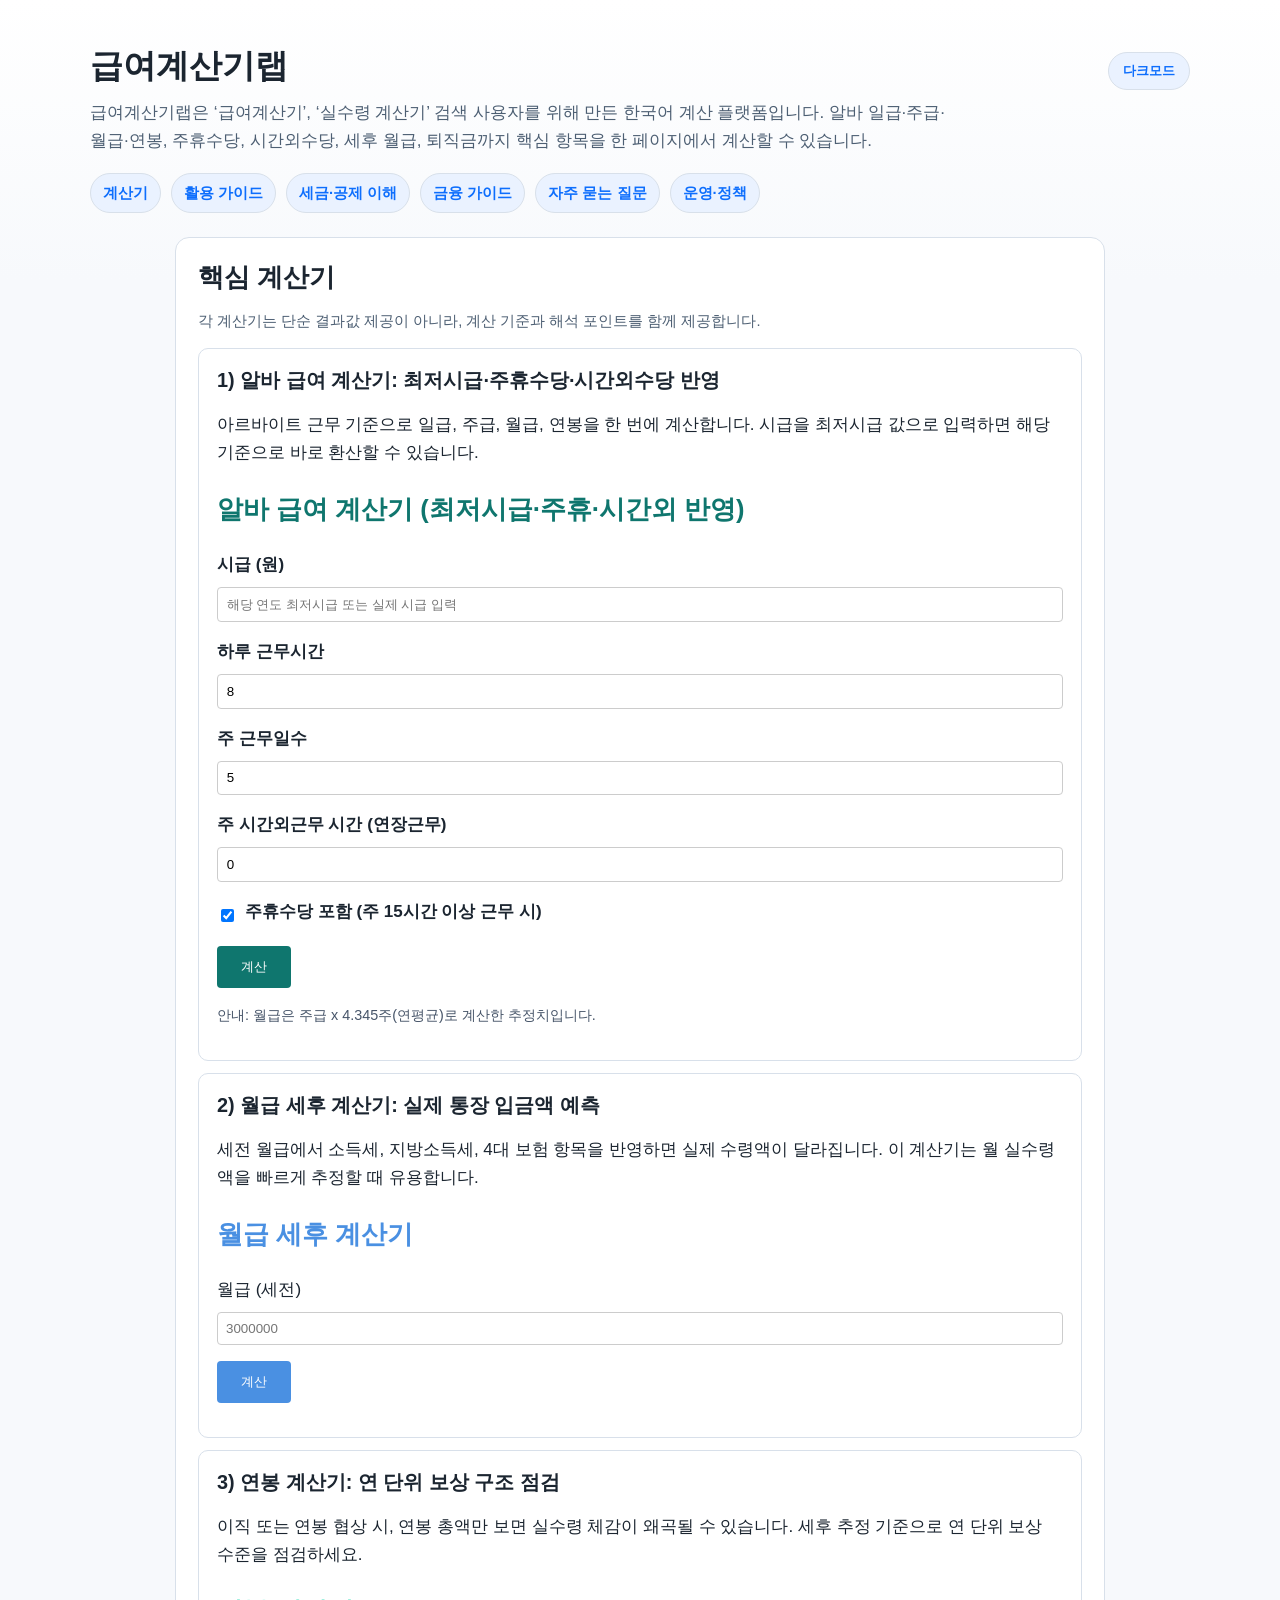
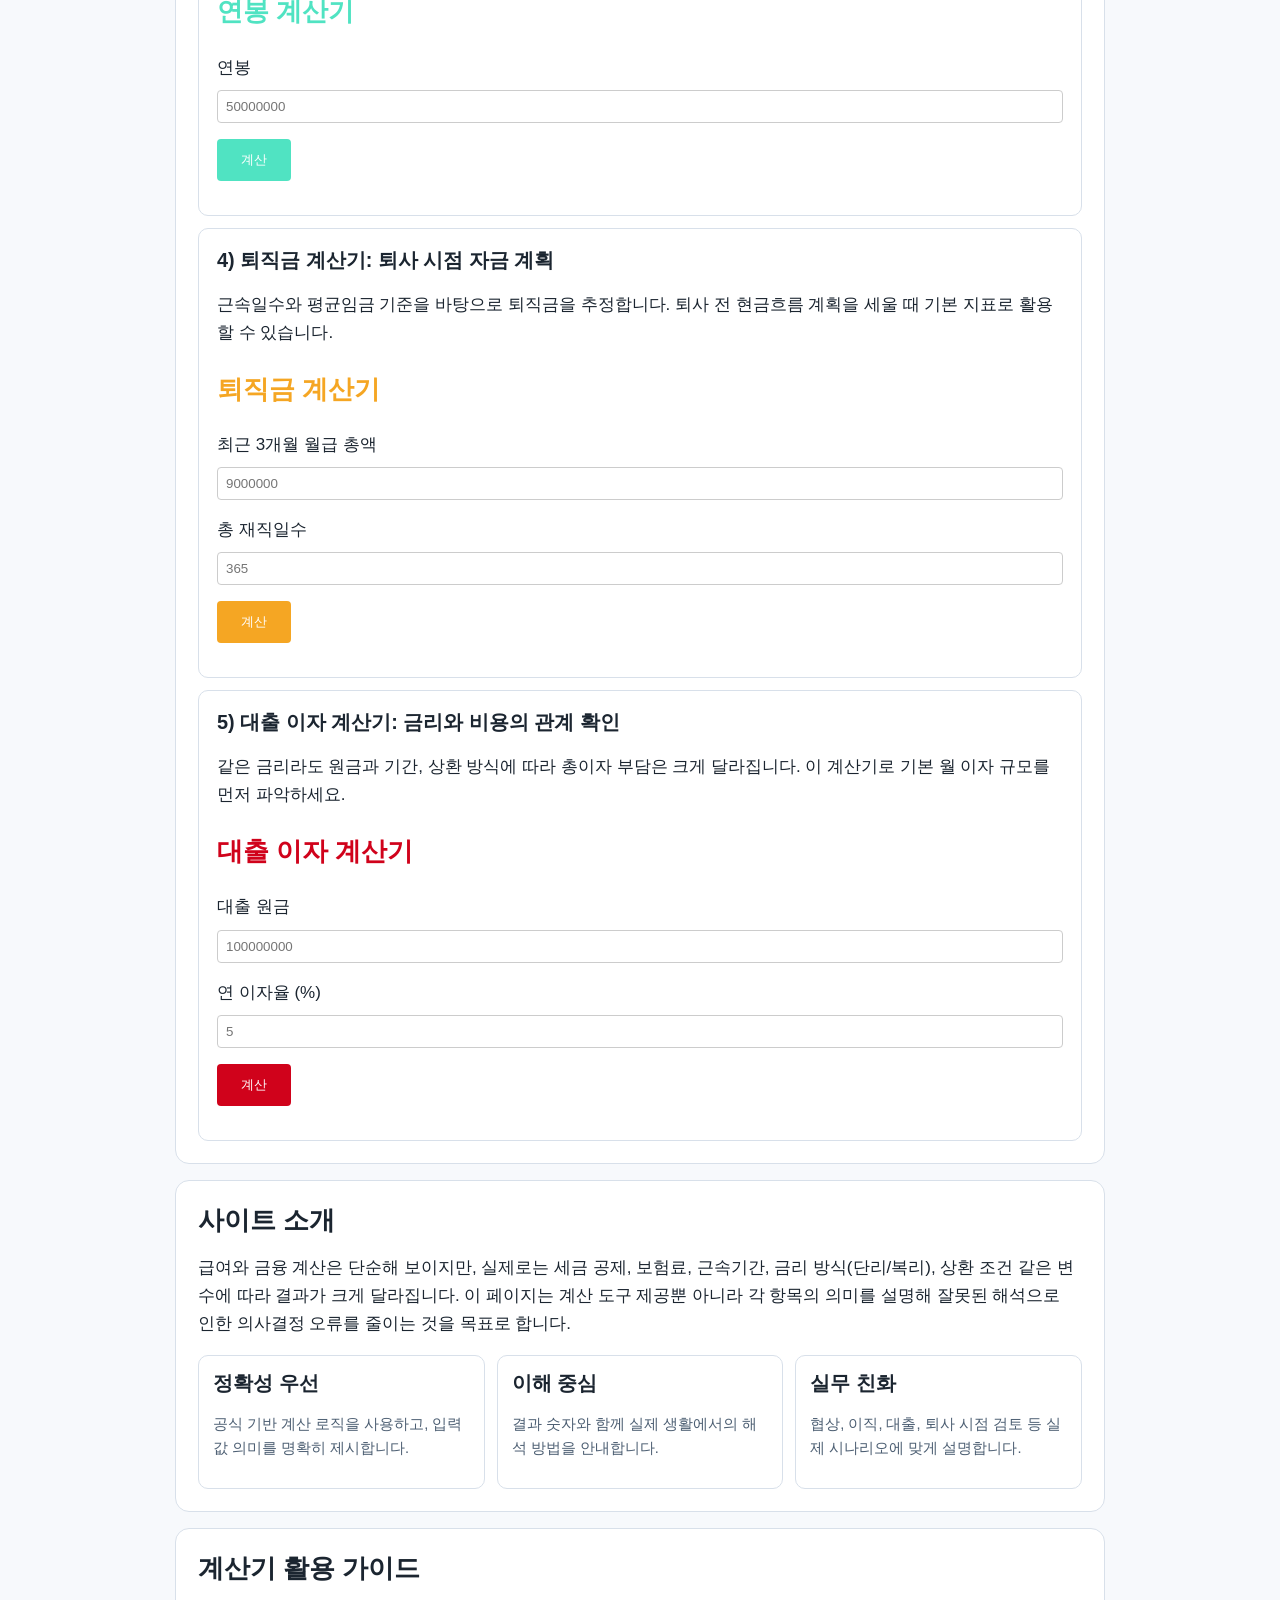
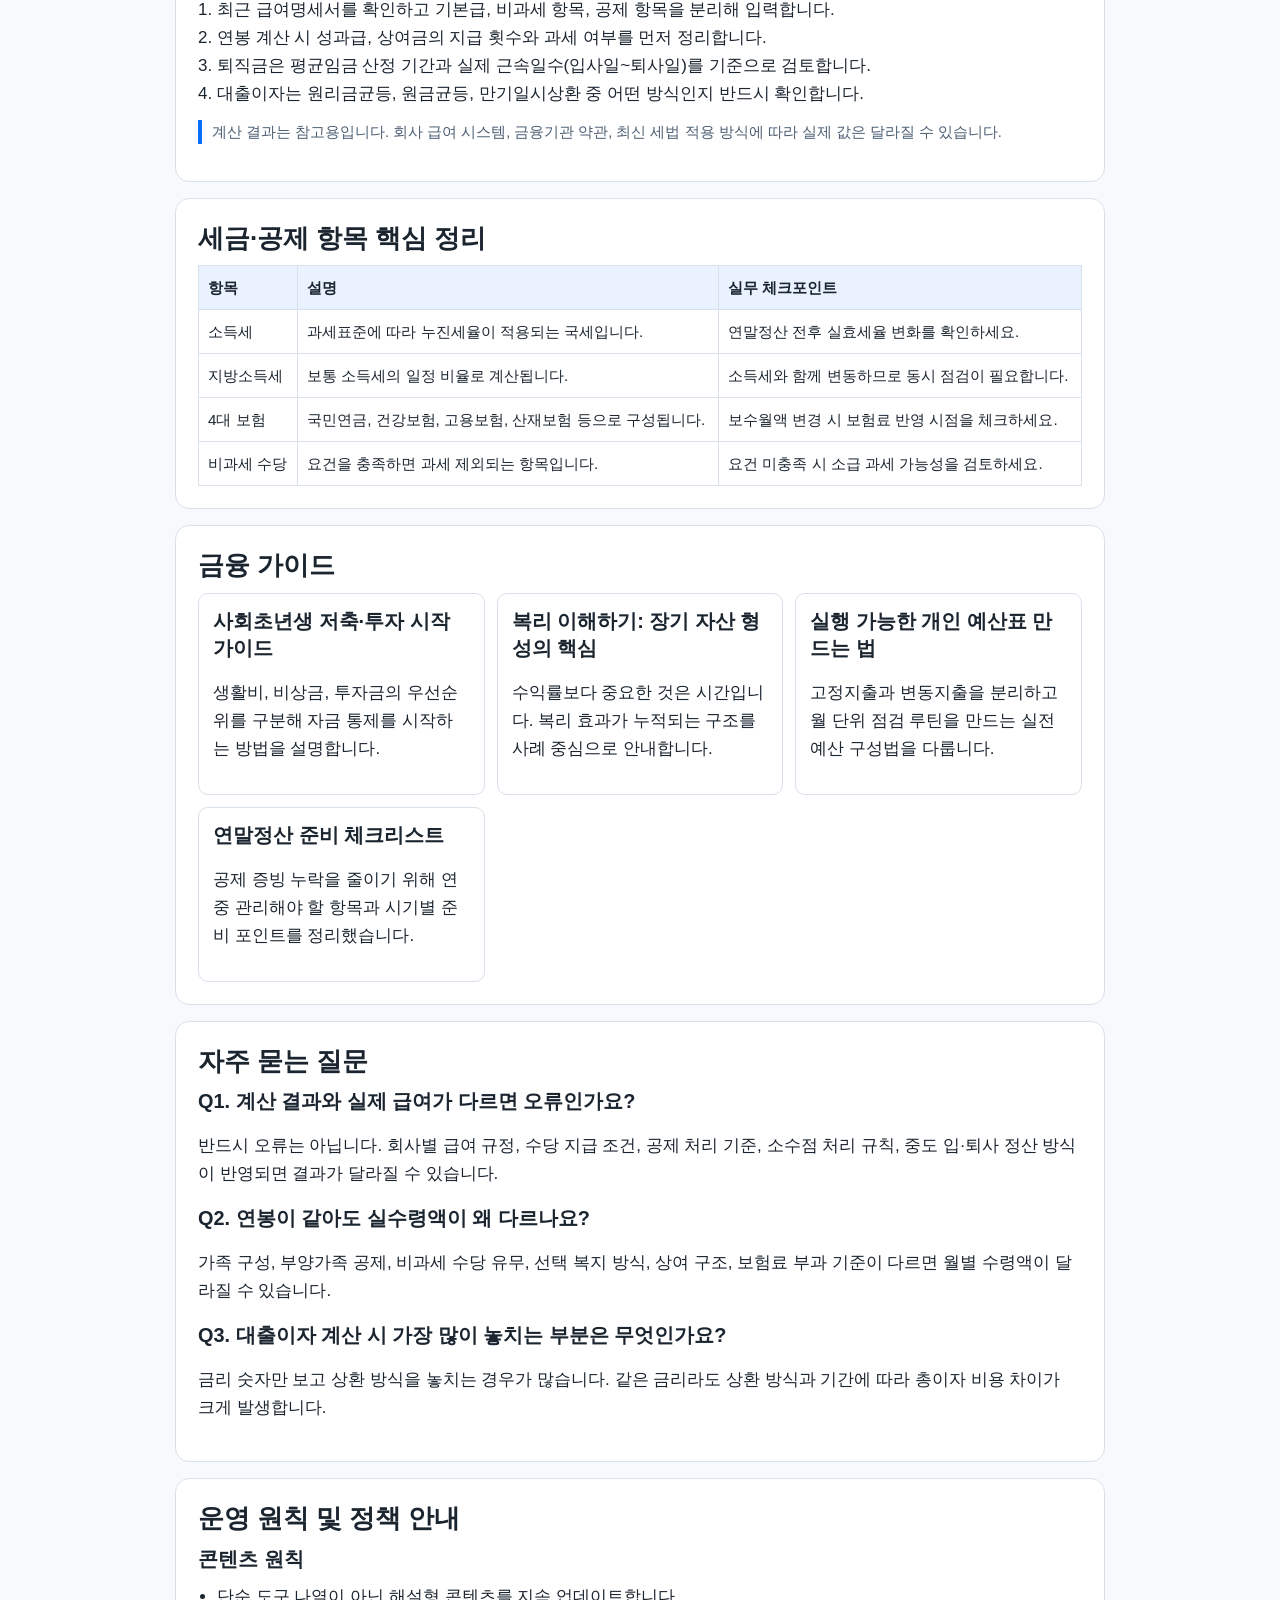
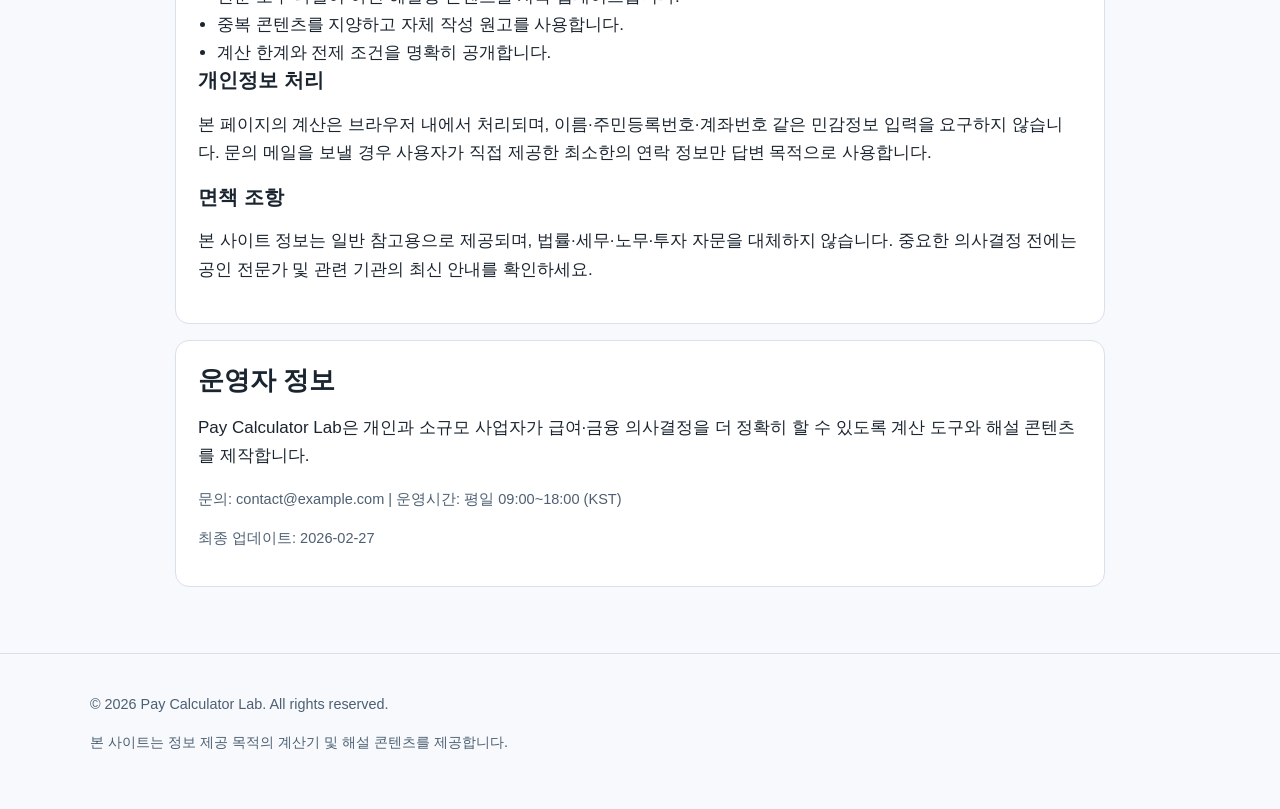
==== index.html @ dbc6dc98 "Add Naver site verification meta tag" ====
<!DOCTYPE html>
<html lang="ko">
<head>
  <meta charset="UTF-8" />
  <meta name="viewport" content="width=device-width, initial-scale=1.0" />
  <title>급여계산기 | 실수령 계산기, 알바 월급·주휴수당·연봉 계산</title>
  <meta name="description" content="급여계산기와 실수령 계산기를 한 번에. 알바 일급·주급·월급·연봉, 주휴수당, 시간외수당, 세후 월급, 퇴직금, 대출이자를 빠르게 계산하는 한국어 급여 계산 사이트." />
  <meta name="keywords" content="급여계산기, 실수령 계산기, 실수령액 계산기, 알바 계산기, 주휴수당 계산기, 시간외수당 계산기, 세후 월급 계산기, 연봉 계산기, 퇴직금 계산기" />
  <meta name="robots" content="index,follow" />
  <meta name="author" content="Pay Calculator Lab" />
  <meta name="google-adsense-account" content="ca-pub-1847702816965718" />
  <meta name="naver-site-verification" content="69924ff9b27ec3f26a621857caa1ad5d34f4e420" />
  <meta property="og:type" content="website" />
  <meta property="og:title" content="급여계산기 | 실수령 계산기" />
  <meta property="og:description" content="알바 급여, 주휴수당, 시간외수당, 실수령액, 연봉, 퇴직금 계산을 한 번에 제공하는 급여계산기 사이트" />
  <meta property="og:locale" content="ko_KR" />
  <meta property="og:url" content="https://tnry0274-boop.github.io/Pay-Calculator/" />
  <link rel="canonical" href="https://tnry0274-boop.github.io/Pay-Calculator/" />
  <link rel="stylesheet" href="style.css" />
  <script async src="https://pagead2.googlesyndication.com/pagead/js/adsbygoogle.js?client=ca-pub-1847702816965718" crossorigin="anonymous"></script>
  <script type="application/ld+json">
    {
      "@context": "https://schema.org",
      "@type": "WebSite",
      "name": "급여계산기랩",
      "url": "https://tnry0274-boop.github.io/Pay-Calculator/",
      "description": "급여계산기와 실수령 계산기를 제공하며 알바 급여, 주휴수당, 시간외수당, 연봉, 퇴직금 계산을 지원하는 한국어 웹사이트"
    }
  </script>
  <script type="application/ld+json">
    {
      "@context": "https://schema.org",
      "@type": "FAQPage",
      "mainEntity": [
        {
          "@type": "Question",
          "name": "실수령 계산기 결과와 실제 급여가 다른 이유는 무엇인가요?",
          "acceptedAnswer": {
            "@type": "Answer",
            "text": "회사별 공제 규정, 비과세 수당, 중도 입퇴사 정산 방식, 소수점 처리 기준 차이로 결과가 달라질 수 있습니다."
          }
        },
        {
          "@type": "Question",
          "name": "알바 주휴수당은 언제 발생하나요?",
          "acceptedAnswer": {
            "@type": "Answer",
            "text": "통상적으로 주 소정근로시간 15시간 이상 근무 등 요건을 충족하면 주휴수당이 발생할 수 있습니다."
          }
        },
        {
          "@type": "Question",
          "name": "월급 계산에서 시간외수당은 어떻게 반영하나요?",
          "acceptedAnswer": {
            "@type": "Answer",
            "text": "사이트의 알바 급여 계산기에서 주 시간외근무 시간을 입력하면 1.5배 가산 기준으로 시간외수당을 계산합니다."
          }
        }
      ]
    }
  </script>
</head>
<body>
  <header class="container">
    <div class="header-top">
      <h1>급여계산기랩</h1>
      <button id="theme-toggle" type="button" aria-label="테마 전환">다크모드</button>
    </div>
    <p class="lead">
      급여계산기랩은 ‘급여계산기’, ‘실수령 계산기’ 검색 사용자를 위해 만든 한국어 계산 플랫폼입니다.
      알바 일급·주급·월급·연봉, 주휴수당, 시간외수당, 세후 월급, 퇴직금까지 핵심 항목을 한 페이지에서 계산할 수 있습니다.
    </p>
    <nav aria-label="바로가기">
      <a href="#calculators">계산기</a>
      <a href="#guide">활용 가이드</a>
      <a href="#tax">세금·공제 이해</a>
      <a href="#financial-guides">금융 가이드</a>
      <a href="#faq">자주 묻는 질문</a>
      <a href="#policy">운영·정책</a>
    </nav>
  </header>

  <main class="container">
    <section id="calculators">
      <h2>핵심 계산기</h2>
      <p class="small">각 계산기는 단순 결과값 제공이 아니라, 계산 기준과 해석 포인트를 함께 제공합니다.</p>

      <article class="calc-article">
        <h3>1) 알바 급여 계산기: 최저시급·주휴수당·시간외수당 반영</h3>
        <p>
          아르바이트 근무 기준으로 일급, 주급, 월급, 연봉을 한 번에 계산합니다.
          시급을 최저시급 값으로 입력하면 해당 기준으로 바로 환산할 수 있습니다.
        </p>
        <part-time-pay-calculator></part-time-pay-calculator>
      </article>

      <article class="calc-article">
        <h3>2) 월급 세후 계산기: 실제 통장 입금액 예측</h3>
        <p>
          세전 월급에서 소득세, 지방소득세, 4대 보험 항목을 반영하면 실제 수령액이 달라집니다.
          이 계산기는 월 실수령액을 빠르게 추정할 때 유용합니다.
        </p>
        <after-tax-calculator></after-tax-calculator>
      </article>

      <article class="calc-article">
        <h3>3) 연봉 계산기: 연 단위 보상 구조 점검</h3>
        <p>
          이직 또는 연봉 협상 시, 연봉 총액만 보면 실수령 체감이 왜곡될 수 있습니다.
          세후 추정 기준으로 연 단위 보상 수준을 점검하세요.
        </p>
        <annual-salary-calculator></annual-salary-calculator>
      </article>

      <article class="calc-article">
        <h3>4) 퇴직금 계산기: 퇴사 시점 자금 계획</h3>
        <p>
          근속일수와 평균임금 기준을 바탕으로 퇴직금을 추정합니다.
          퇴사 전 현금흐름 계획을 세울 때 기본 지표로 활용할 수 있습니다.
        </p>
        <severance-pay-calculator></severance-pay-calculator>
      </article>

      <article class="calc-article">
        <h3>5) 대출 이자 계산기: 금리와 비용의 관계 확인</h3>
        <p>
          같은 금리라도 원금과 기간, 상환 방식에 따라 총이자 부담은 크게 달라집니다.
          이 계산기로 기본 월 이자 규모를 먼저 파악하세요.
        </p>
        <loan-interest-calculator></loan-interest-calculator>
      </article>
    </section>

    <section id="intro">
      <h2>사이트 소개</h2>
      <p>
        급여와 금융 계산은 단순해 보이지만, 실제로는 세금 공제, 보험료, 근속기간, 금리 방식(단리/복리),
        상환 조건 같은 변수에 따라 결과가 크게 달라집니다. 이 페이지는 계산 도구 제공뿐 아니라
        각 항목의 의미를 설명해 잘못된 해석으로 인한 의사결정 오류를 줄이는 것을 목표로 합니다.
      </p>
      <div class="grid">
        <article class="card">
          <h3>정확성 우선</h3>
          <p class="small">공식 기반 계산 로직을 사용하고, 입력값 의미를 명확히 제시합니다.</p>
        </article>
        <article class="card">
          <h3>이해 중심</h3>
          <p class="small">결과 숫자와 함께 실제 생활에서의 해석 방법을 안내합니다.</p>
        </article>
        <article class="card">
          <h3>실무 친화</h3>
          <p class="small">협상, 이직, 대출, 퇴사 시점 검토 등 실제 시나리오에 맞게 설명합니다.</p>
        </article>
      </div>
    </section>

    <section id="guide">
      <h2>계산기 활용 가이드</h2>
      <ol>
        <li>최근 급여명세서를 확인하고 기본급, 비과세 항목, 공제 항목을 분리해 입력합니다.</li>
        <li>연봉 계산 시 성과급, 상여금의 지급 횟수와 과세 여부를 먼저 정리합니다.</li>
        <li>퇴직금은 평균임금 산정 기간과 실제 근속일수(입사일~퇴사일)를 기준으로 검토합니다.</li>
        <li>대출이자는 원리금균등, 원금균등, 만기일시상환 중 어떤 방식인지 반드시 확인합니다.</li>
      </ol>
      <p class="highlight small">
        계산 결과는 참고용입니다. 회사 급여 시스템, 금융기관 약관, 최신 세법 적용 방식에 따라 실제 값은 달라질 수 있습니다.
      </p>
    </section>

    <section id="tax">
      <h2>세금·공제 항목 핵심 정리</h2>
      <table>
        <thead>
          <tr>
            <th>항목</th>
            <th>설명</th>
            <th>실무 체크포인트</th>
          </tr>
        </thead>
        <tbody>
          <tr>
            <td>소득세</td>
            <td>과세표준에 따라 누진세율이 적용되는 국세입니다.</td>
            <td>연말정산 전후 실효세율 변화를 확인하세요.</td>
          </tr>
          <tr>
            <td>지방소득세</td>
            <td>보통 소득세의 일정 비율로 계산됩니다.</td>
            <td>소득세와 함께 변동하므로 동시 점검이 필요합니다.</td>
          </tr>
          <tr>
            <td>4대 보험</td>
            <td>국민연금, 건강보험, 고용보험, 산재보험 등으로 구성됩니다.</td>
            <td>보수월액 변경 시 보험료 반영 시점을 체크하세요.</td>
          </tr>
          <tr>
            <td>비과세 수당</td>
            <td>요건을 충족하면 과세 제외되는 항목입니다.</td>
            <td>요건 미충족 시 소급 과세 가능성을 검토하세요.</td>
          </tr>
        </tbody>
      </table>
    </section>

    <section id="financial-guides">
      <h2>금융 가이드</h2>
      <div class="grid">
        <article class="card">
          <h3>사회초년생 저축·투자 시작 가이드</h3>
          <p>
            생활비, 비상금, 투자금의 우선순위를 구분해 자금 통제를 시작하는 방법을 설명합니다.
          </p>
        </article>
        <article class="card">
          <h3>복리 이해하기: 장기 자산 형성의 핵심</h3>
          <p>
            수익률보다 중요한 것은 시간입니다. 복리 효과가 누적되는 구조를 사례 중심으로 안내합니다.
          </p>
        </article>
        <article class="card">
          <h3>실행 가능한 개인 예산표 만드는 법</h3>
          <p>
            고정지출과 변동지출을 분리하고 월 단위 점검 루틴을 만드는 실전 예산 구성법을 다룹니다.
          </p>
        </article>
        <article class="card">
          <h3>연말정산 준비 체크리스트</h3>
          <p>
            공제 증빙 누락을 줄이기 위해 연중 관리해야 할 항목과 시기별 준비 포인트를 정리했습니다.
          </p>
        </article>
      </div>
    </section>

    <section id="faq">
      <h2>자주 묻는 질문</h2>
      <h3>Q1. 계산 결과와 실제 급여가 다르면 오류인가요?</h3>
      <p>
        반드시 오류는 아닙니다. 회사별 급여 규정, 수당 지급 조건, 공제 처리 기준, 소수점 처리 규칙,
        중도 입·퇴사 정산 방식이 반영되면 결과가 달라질 수 있습니다.
      </p>

      <h3>Q2. 연봉이 같아도 실수령액이 왜 다르나요?</h3>
      <p>
        가족 구성, 부양가족 공제, 비과세 수당 유무, 선택 복지 방식, 상여 구조, 보험료 부과 기준이 다르면
        월별 수령액이 달라질 수 있습니다.
      </p>

      <h3>Q3. 대출이자 계산 시 가장 많이 놓치는 부분은 무엇인가요?</h3>
      <p>
        금리 숫자만 보고 상환 방식을 놓치는 경우가 많습니다. 같은 금리라도 상환 방식과 기간에 따라
        총이자 비용 차이가 크게 발생합니다.
      </p>
    </section>

    <section id="policy">
      <h2>운영 원칙 및 정책 안내</h2>
      <h3>콘텐츠 원칙</h3>
      <ul>
        <li>단순 도구 나열이 아닌 해설형 콘텐츠를 지속 업데이트합니다.</li>
        <li>중복 콘텐츠를 지양하고 자체 작성 원고를 사용합니다.</li>
        <li>계산 한계와 전제 조건을 명확히 공개합니다.</li>
      </ul>

      <h3>개인정보 처리</h3>
      <p>
        본 페이지의 계산은 브라우저 내에서 처리되며, 이름·주민등록번호·계좌번호 같은 민감정보 입력을 요구하지 않습니다.
        문의 메일을 보낼 경우 사용자가 직접 제공한 최소한의 연락 정보만 답변 목적으로 사용합니다.
      </p>

      <h3>면책 조항</h3>
      <p>
        본 사이트 정보는 일반 참고용으로 제공되며, 법률·세무·노무·투자 자문을 대체하지 않습니다.
        중요한 의사결정 전에는 공인 전문가 및 관련 기관의 최신 안내를 확인하세요.
      </p>
    </section>

    <section id="about">
      <h2>운영자 정보</h2>
      <p>
        Pay Calculator Lab은 개인과 소규모 사업자가 급여·금융 의사결정을 더 정확히 할 수 있도록
        계산 도구와 해설 콘텐츠를 제작합니다.
      </p>
      <p class="small">문의: contact@example.com | 운영시간: 평일 09:00~18:00 (KST)</p>
      <p class="small">최종 업데이트: 2026-02-27</p>
    </section>
  </main>

  <footer>
    <div class="container">
      <p>© 2026 Pay Calculator Lab. All rights reserved.</p>
      <p>본 사이트는 정보 제공 목적의 계산기 및 해설 콘텐츠를 제공합니다.</p>
    </div>
  </footer>

  <script src="main.js" type="module"></script>
  <script>
    (function () {
      const root = document.documentElement;
      const button = document.getElementById("theme-toggle");
      const saved = localStorage.getItem("theme");
      const preferredDark = window.matchMedia("(prefers-color-scheme: dark)").matches;
      const initial = saved || (preferredDark ? "dark" : "light");

      function applyTheme(theme) {
        root.setAttribute("data-theme", theme);
        button.textContent = theme === "dark" ? "화이트모드" : "다크모드";
      }

      applyTheme(initial);

      button.addEventListener("click", function () {
        const next = root.getAttribute("data-theme") === "dark" ? "light" : "dark";
        localStorage.setItem("theme", next);
        applyTheme(next);
      });
    })();
  </script>
</body>
</html>
---- style.css ----
:root {
  color-scheme: light;
  --bg: #f7f9fc;
  --header-bg: #ffffff;
  --card: #ffffff;
  --text: #1b2530;
  --muted: #4d5f73;
  --line: #d8e0ea;
  --accent: #0d6efd;
  --accent-soft: #eaf2ff;
}

:root[data-theme="dark"] {
  color-scheme: dark;
  --bg: #111827;
  --header-bg: #0f172a;
  --card: #1f2937;
  --text: #e5e7eb;
  --muted: #94a3b8;
  --line: #334155;
  --accent: #60a5fa;
  --accent-soft: #1e293b;
}

* {
  box-sizing: border-box;
}

body {
  margin: 0;
  font-family: "Noto Sans KR", "Apple SD Gothic Neo", sans-serif;
  color: var(--text);
  background: linear-gradient(180deg, var(--header-bg) 0%, var(--bg) 280px);
  line-height: 1.65;
  font-size: 17px;
}

.container {
  width: min(1100px, 92%);
  margin: 0 auto;
}

header {
  padding: 44px 0 24px;
}

.header-top {
  display: flex;
  justify-content: space-between;
  align-items: center;
  gap: 14px;
}

h1,
h2,
h3 {
  line-height: 1.35;
  margin: 0 0 10px;
}

h1 {
  font-size: clamp(1.7rem, 2.6vw, 2.5rem);
}

h2 {
  font-size: clamp(1.25rem, 2vw, 1.7rem);
}

.lead {
  color: var(--muted);
  max-width: 860px;
  margin: 0;
}

#theme-toggle {
  background: var(--accent-soft);
  color: var(--accent);
  border: 1px solid var(--line);
  border-radius: 999px;
  font-weight: 700;
  padding: 9px 14px;
  cursor: pointer;
}

nav {
  margin-top: 18px;
  display: flex;
  flex-wrap: wrap;
  gap: 10px;
}

nav a {
  text-decoration: none;
  color: var(--accent);
  border: 1px solid var(--line);
  background: var(--accent-soft);
  padding: 7px 12px;
  border-radius: 999px;
  font-weight: 600;
  font-size: 0.92rem;
}

main {
  padding-bottom: 50px;
  max-width: 930px;
}

section {
  background: var(--card);
  border: 1px solid var(--line);
  border-radius: 14px;
  padding: 22px;
  margin-bottom: 16px;
}

.grid {
  display: grid;
  grid-template-columns: repeat(auto-fit, minmax(240px, 1fr));
  gap: 12px;
}

.card {
  border: 1px solid var(--line);
  border-radius: 10px;
  padding: 14px;
  background: var(--card);
}

.calc-article {
  border: 1px solid var(--line);
  border-radius: 10px;
  padding: 18px;
  margin-top: 12px;
  background: var(--card);
}

ul,
ol {
  margin: 10px 0 0;
  padding-left: 19px;
}

table {
  width: 100%;
  border-collapse: collapse;
  margin-top: 10px;
  font-size: 0.95rem;
}

th,
td {
  border: 1px solid var(--line);
  padding: 9px;
  text-align: left;
  vertical-align: top;
}

th {
  background: var(--accent-soft);
}

.small {
  color: var(--muted);
  font-size: 0.91rem;
}

.highlight {
  border-left: 4px solid var(--accent);
  padding-left: 10px;
  margin-top: 12px;
}

footer {
  border-top: 1px solid var(--line);
  padding: 24px 0 40px;
  color: var(--muted);
  font-size: 0.9rem;
}

after-tax-calculator,
part-time-pay-calculator,
annual-salary-calculator,
severance-pay-calculator,
loan-interest-calculator {
  display: block;
  margin-top: 10px;
}

@media (max-width: 700px) {
  body {
    background: var(--bg);
    font-size: 16px;
  }

  header {
    padding-top: 30px;
  }

  .header-top {
    flex-direction: column;
    align-items: flex-start;
  }

  section {
    padding: 16px;
  }
}
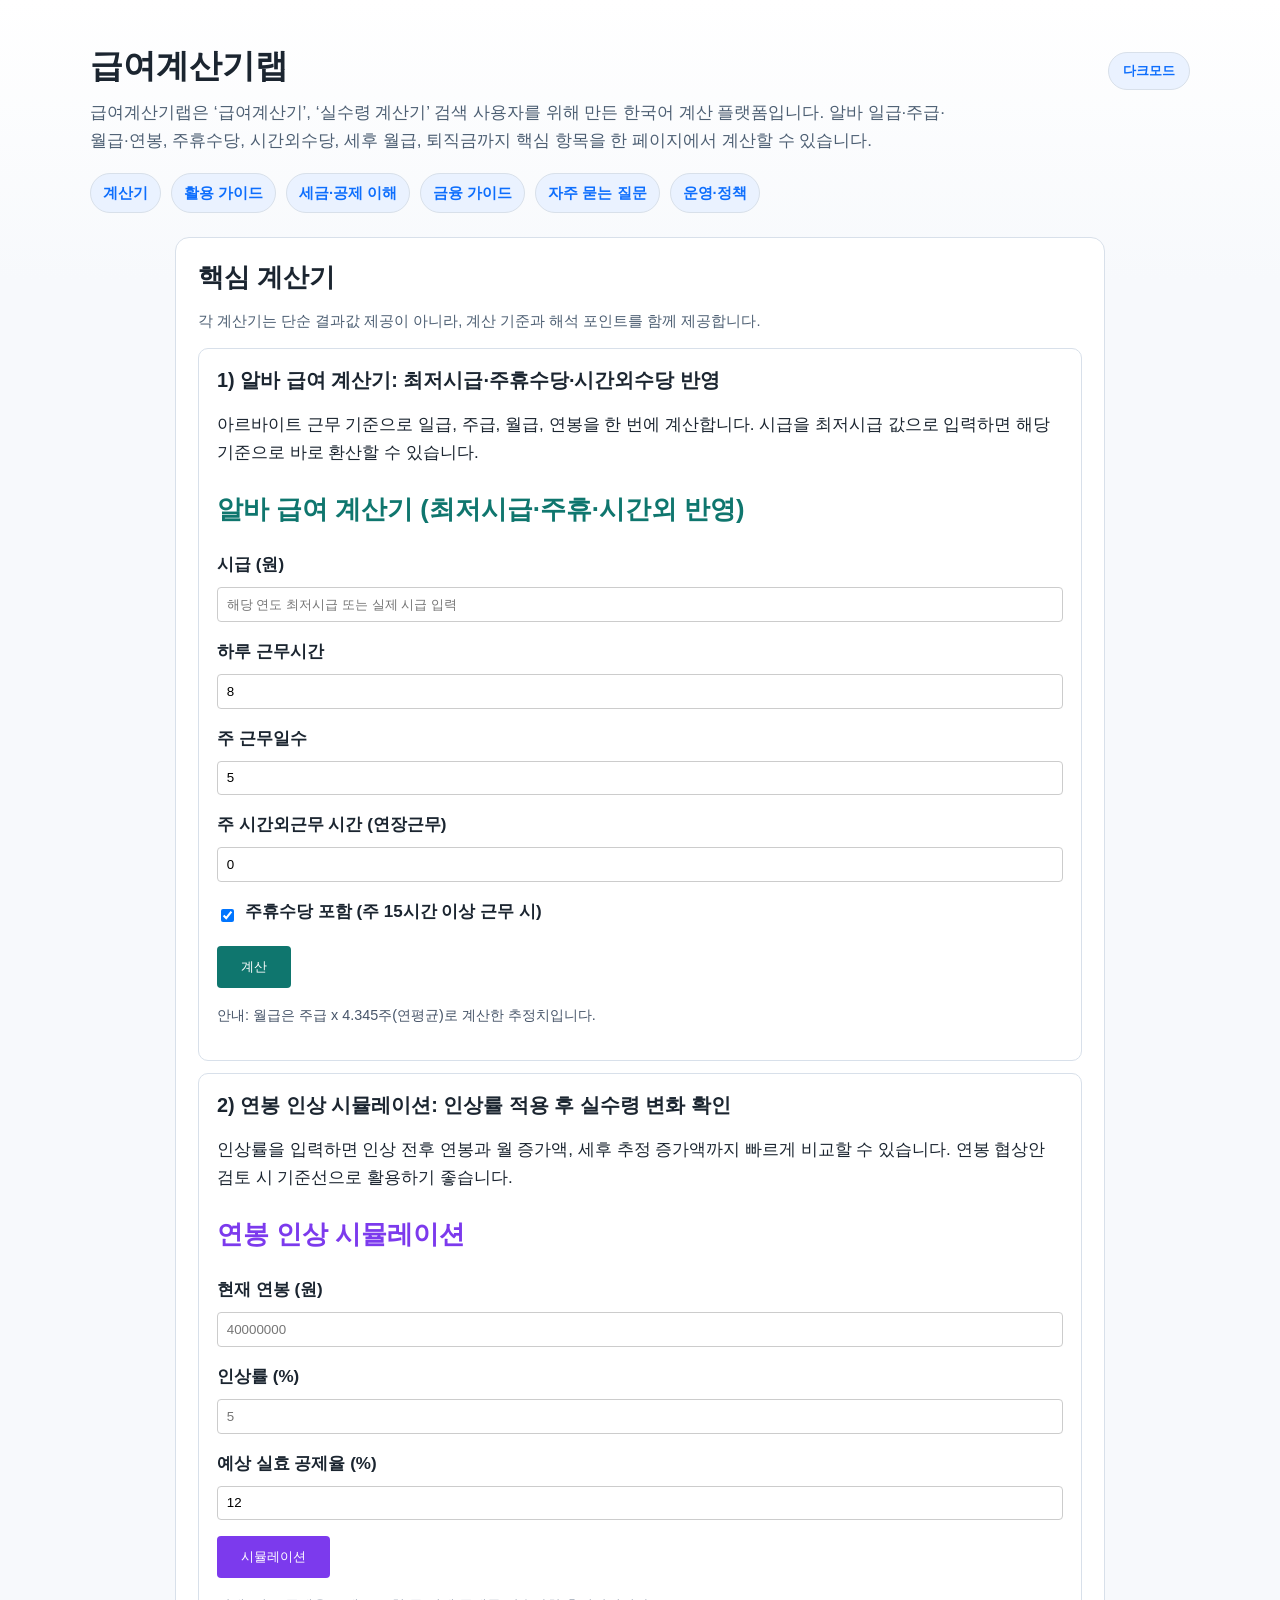
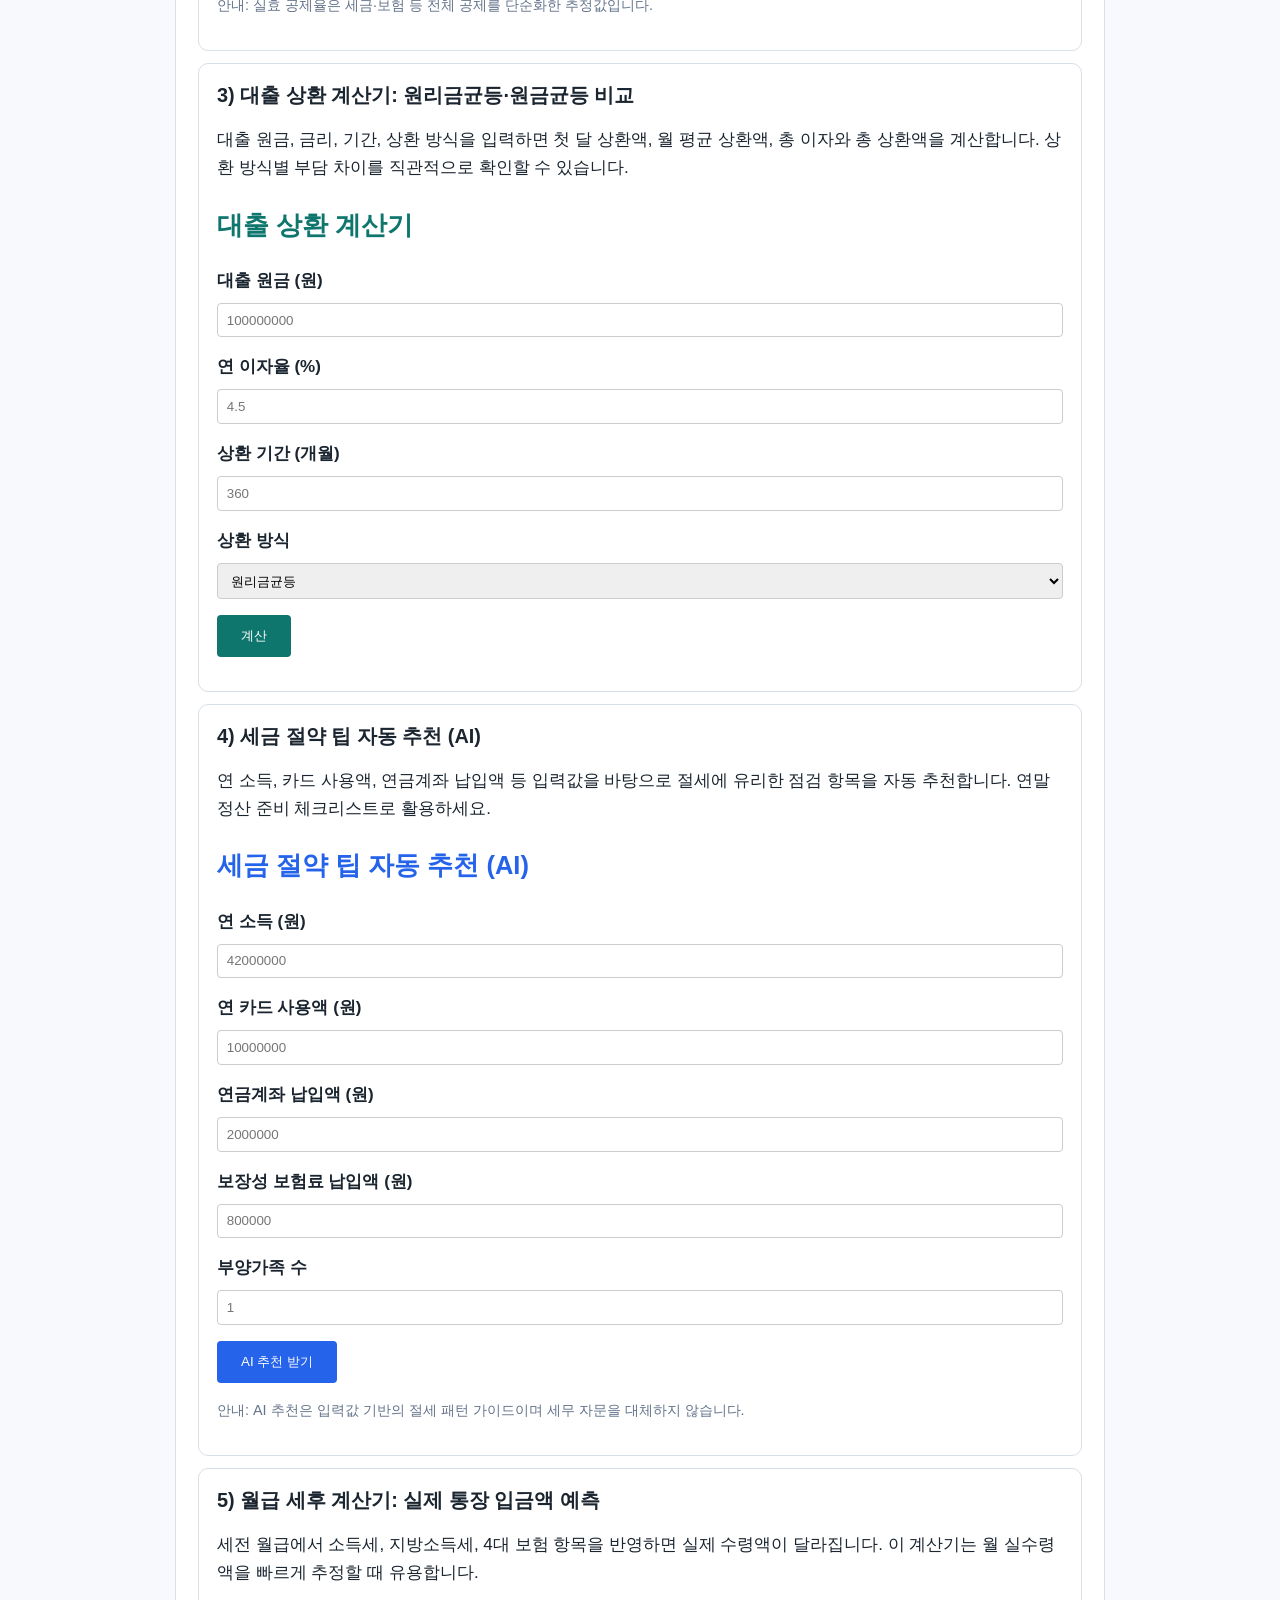
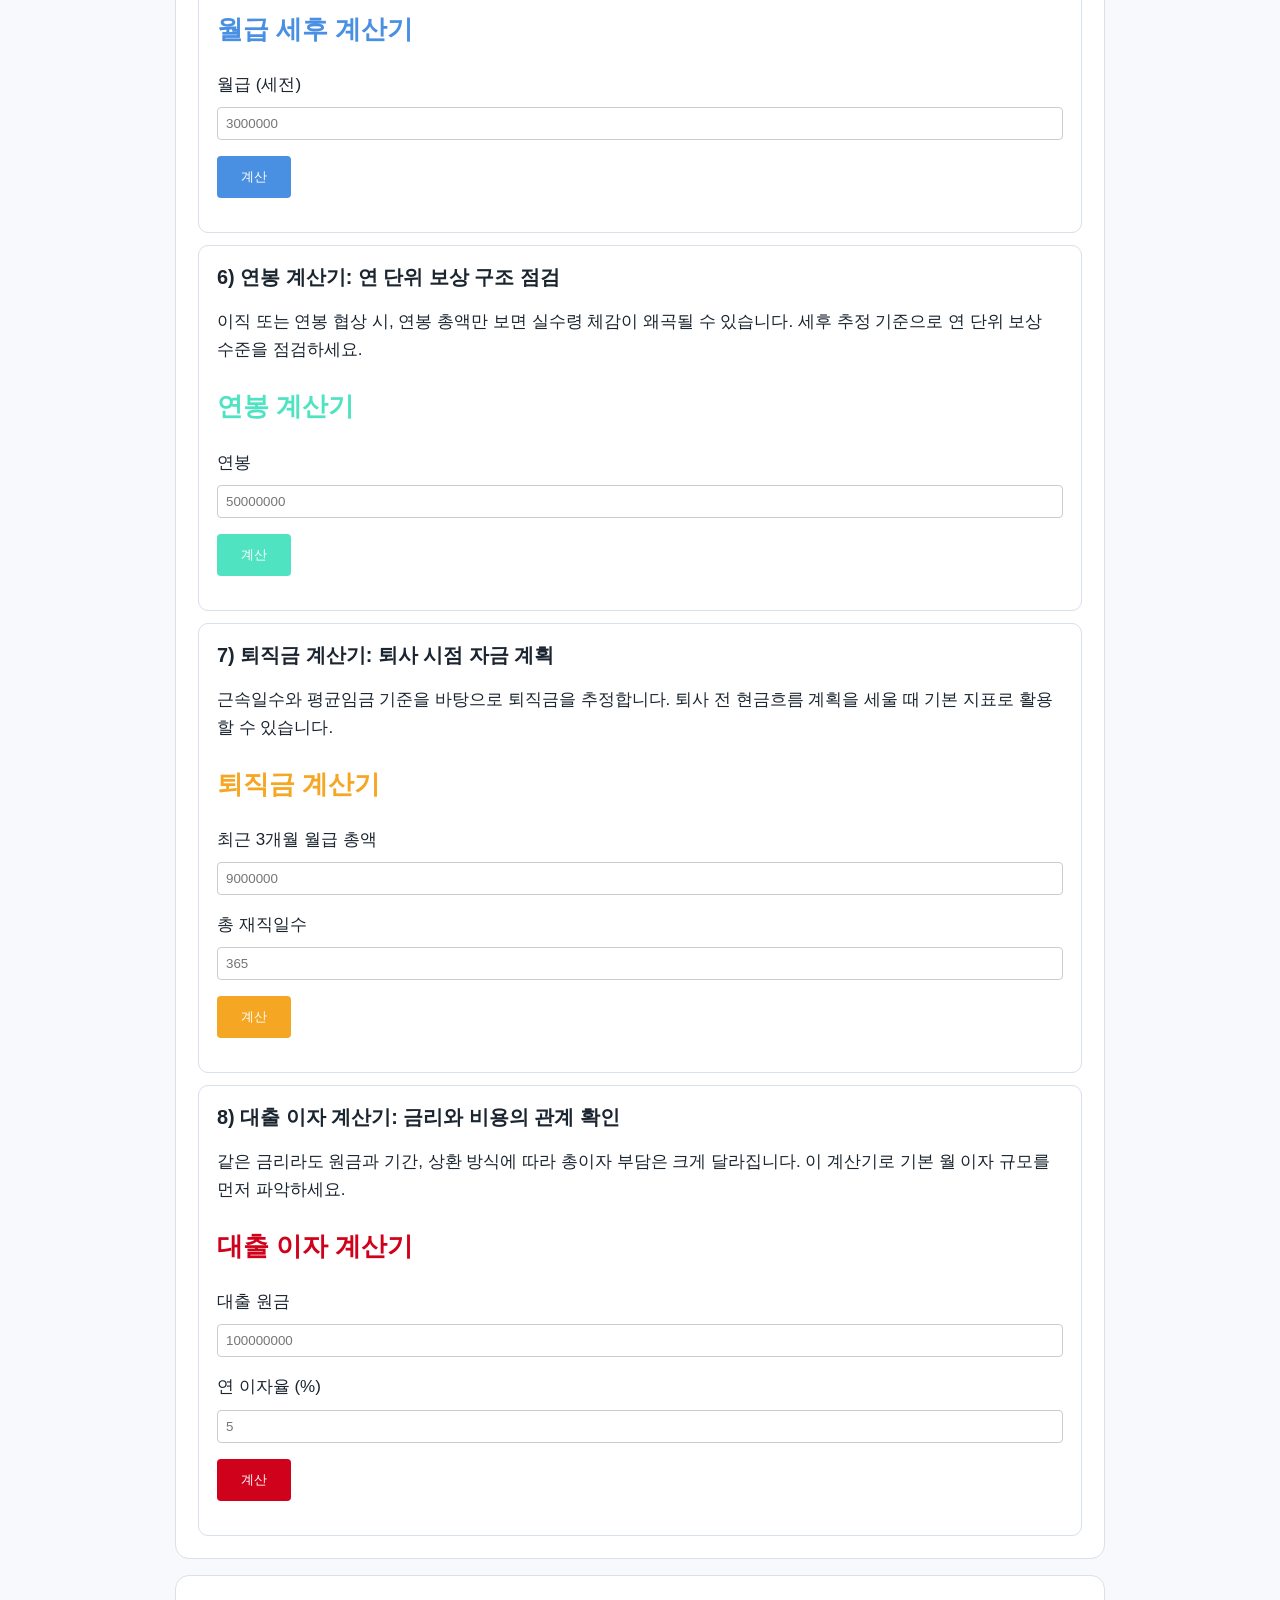
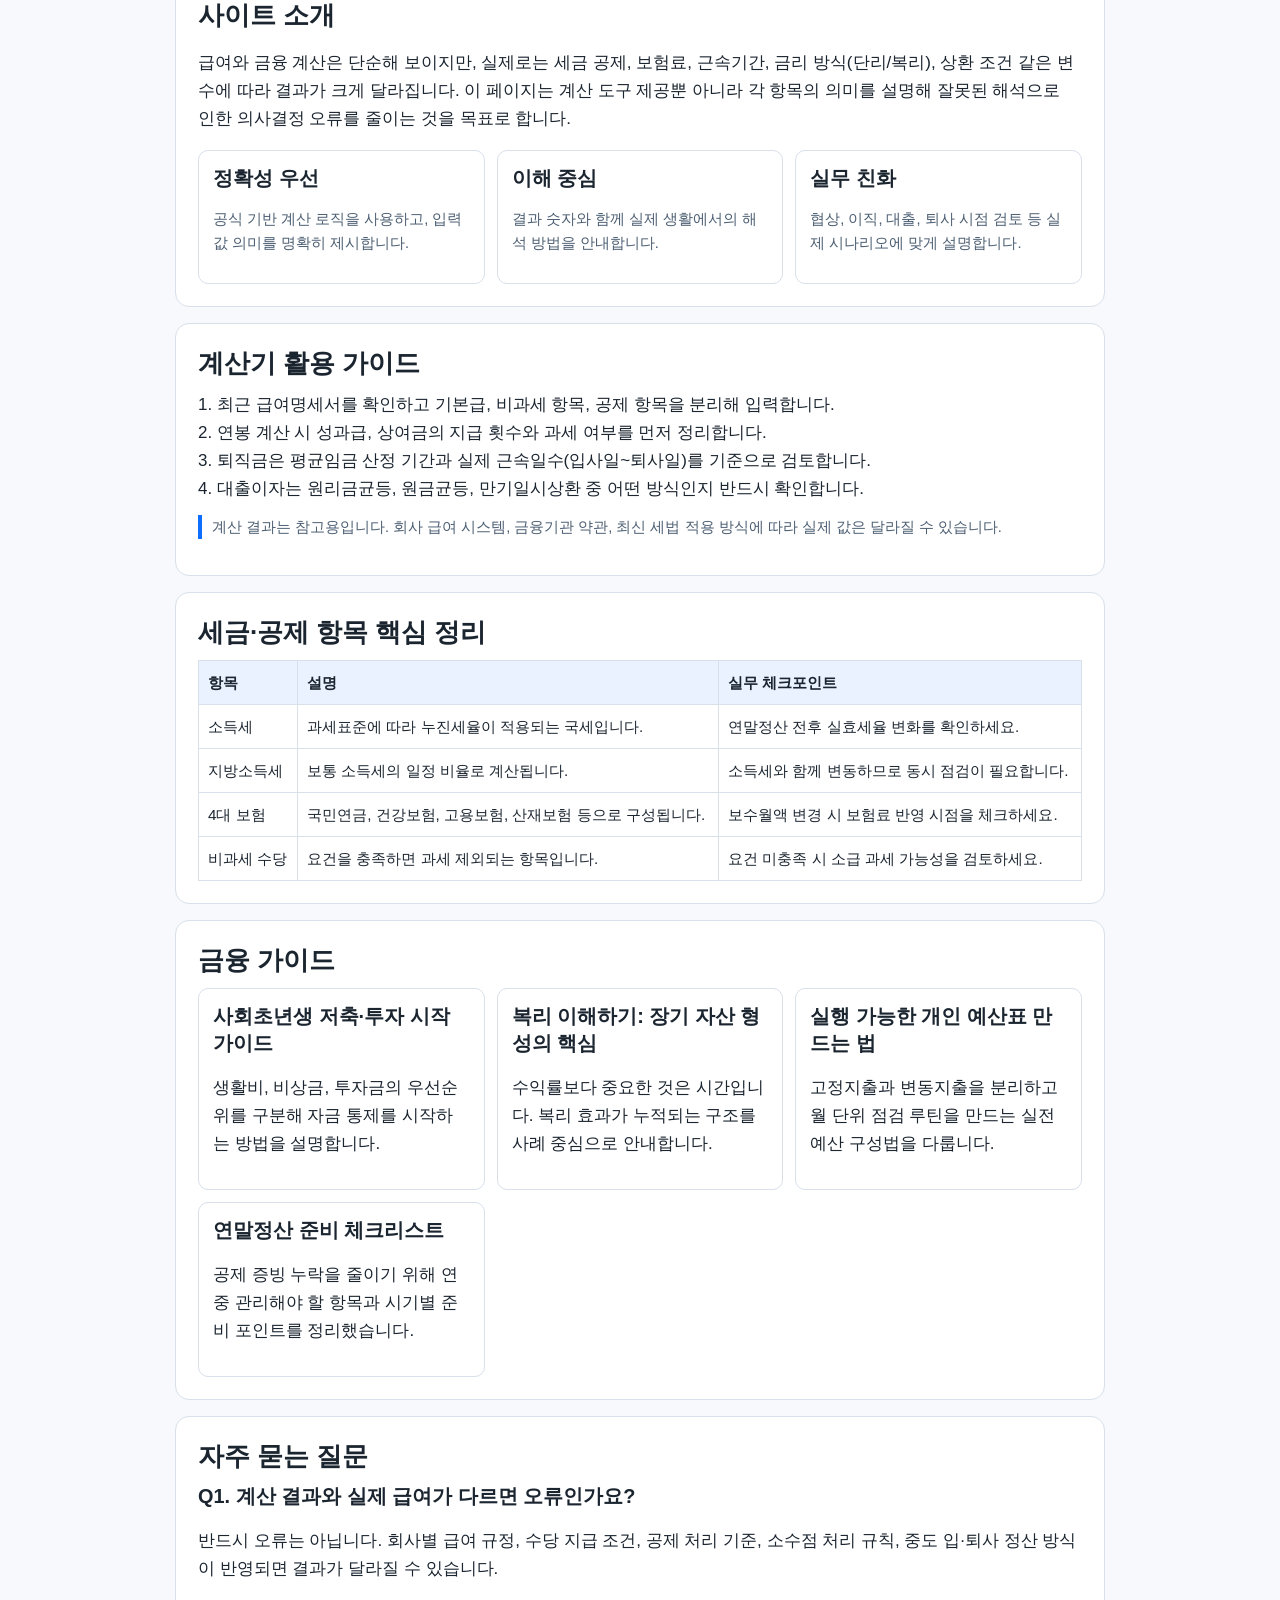
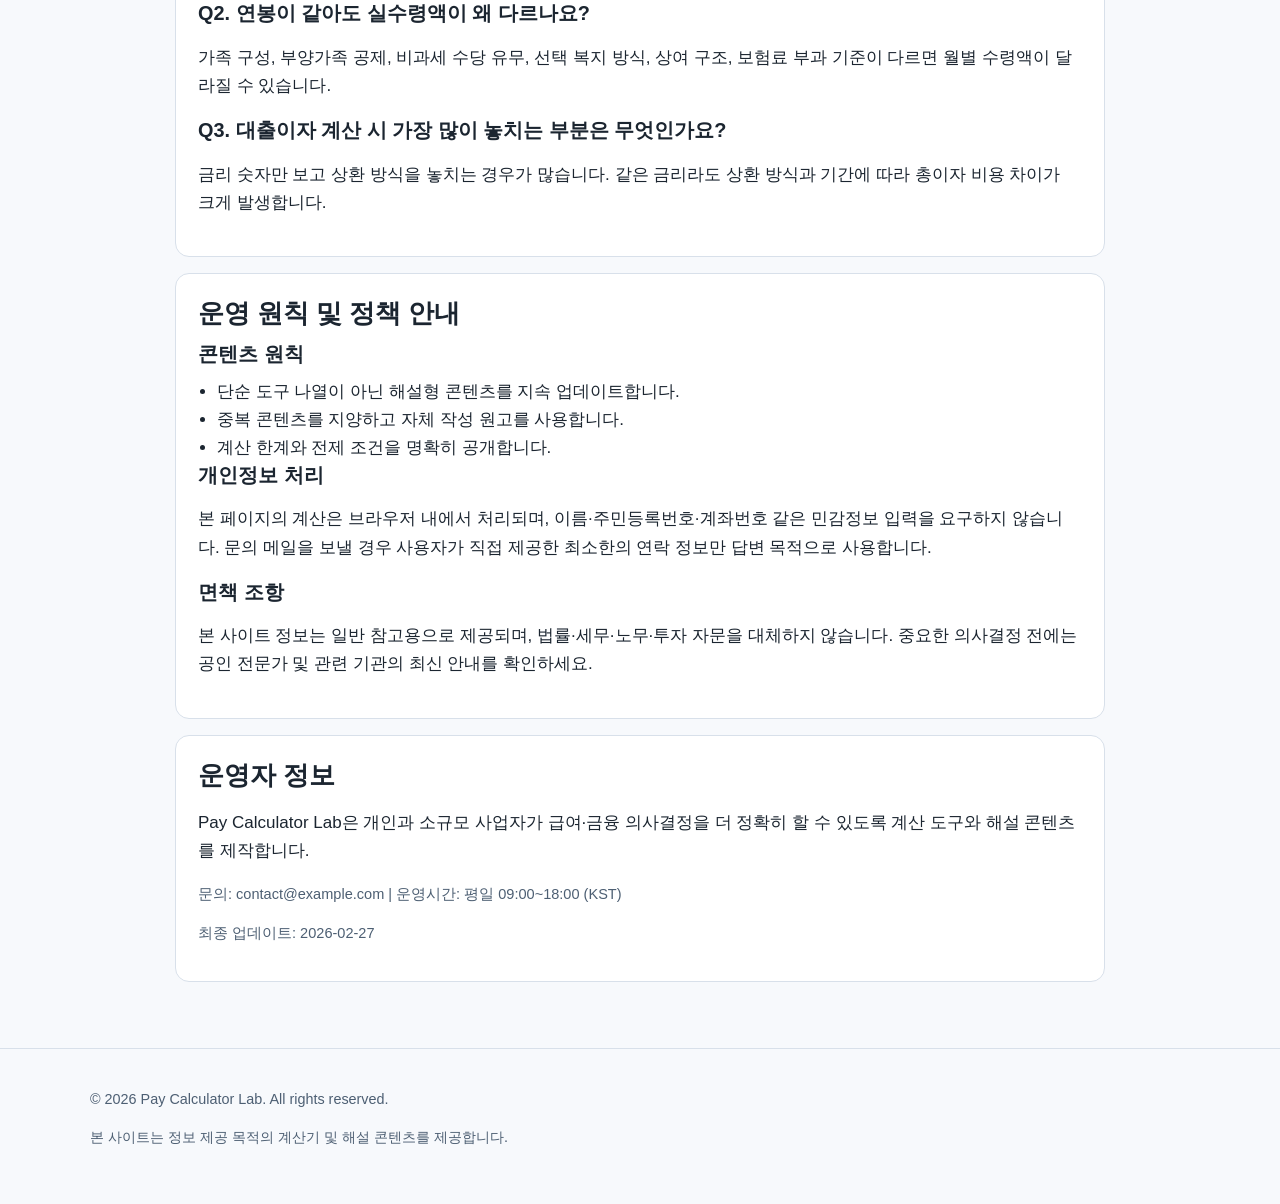
==== commit 94fd2665: "Add raise simulation, loan repayment, and AI tax tips tools" ====
--- a/index.html
+++ b/index.html
@@ -95,7 +95,34 @@
       </article>
 
       <article class="calc-article">
-        <h3>2) 월급 세후 계산기: 실제 통장 입금액 예측</h3>
+        <h3>2) 연봉 인상 시뮬레이션: 인상률 적용 후 실수령 변화 확인</h3>
+        <p>
+          인상률을 입력하면 인상 전후 연봉과 월 증가액, 세후 추정 증가액까지 빠르게 비교할 수 있습니다.
+          연봉 협상안 검토 시 기준선으로 활용하기 좋습니다.
+        </p>
+        <salary-raise-simulator></salary-raise-simulator>
+      </article>
+
+      <article class="calc-article">
+        <h3>3) 대출 상환 계산기: 원리금균등·원금균등 비교</h3>
+        <p>
+          대출 원금, 금리, 기간, 상환 방식을 입력하면 첫 달 상환액, 월 평균 상환액, 총 이자와 총 상환액을 계산합니다.
+          상환 방식별 부담 차이를 직관적으로 확인할 수 있습니다.
+        </p>
+        <loan-repayment-calculator></loan-repayment-calculator>
+      </article>
+
+      <article class="calc-article">
+        <h3>4) 세금 절약 팁 자동 추천 (AI)</h3>
+        <p>
+          연 소득, 카드 사용액, 연금계좌 납입액 등 입력값을 바탕으로 절세에 유리한 점검 항목을 자동 추천합니다.
+          연말정산 준비 체크리스트로 활용하세요.
+        </p>
+        <tax-saving-tips-ai></tax-saving-tips-ai>
+      </article>
+
+      <article class="calc-article">
+        <h3>5) 월급 세후 계산기: 실제 통장 입금액 예측</h3>
         <p>
           세전 월급에서 소득세, 지방소득세, 4대 보험 항목을 반영하면 실제 수령액이 달라집니다.
           이 계산기는 월 실수령액을 빠르게 추정할 때 유용합니다.
@@ -104,7 +131,7 @@
       </article>
 
       <article class="calc-article">
-        <h3>3) 연봉 계산기: 연 단위 보상 구조 점검</h3>
+        <h3>6) 연봉 계산기: 연 단위 보상 구조 점검</h3>
         <p>
           이직 또는 연봉 협상 시, 연봉 총액만 보면 실수령 체감이 왜곡될 수 있습니다.
           세후 추정 기준으로 연 단위 보상 수준을 점검하세요.
@@ -113,7 +140,7 @@
       </article>
 
       <article class="calc-article">
-        <h3>4) 퇴직금 계산기: 퇴사 시점 자금 계획</h3>
+        <h3>7) 퇴직금 계산기: 퇴사 시점 자금 계획</h3>
         <p>
           근속일수와 평균임금 기준을 바탕으로 퇴직금을 추정합니다.
           퇴사 전 현금흐름 계획을 세울 때 기본 지표로 활용할 수 있습니다.
@@ -122,7 +149,7 @@
       </article>
 
       <article class="calc-article">
-        <h3>5) 대출 이자 계산기: 금리와 비용의 관계 확인</h3>
+        <h3>8) 대출 이자 계산기: 금리와 비용의 관계 확인</h3>
         <p>
           같은 금리라도 원금과 기간, 상환 방식에 따라 총이자 부담은 크게 달라집니다.
           이 계산기로 기본 월 이자 규모를 먼저 파악하세요.
--- a/style.css
+++ b/style.css
@@ -179,6 +179,9 @@
 
 after-tax-calculator,
 part-time-pay-calculator,
+salary-raise-simulator,
+loan-repayment-calculator,
+tax-saving-tips-ai,
 annual-salary-calculator,
 severance-pay-calculator,
 loan-interest-calculator {
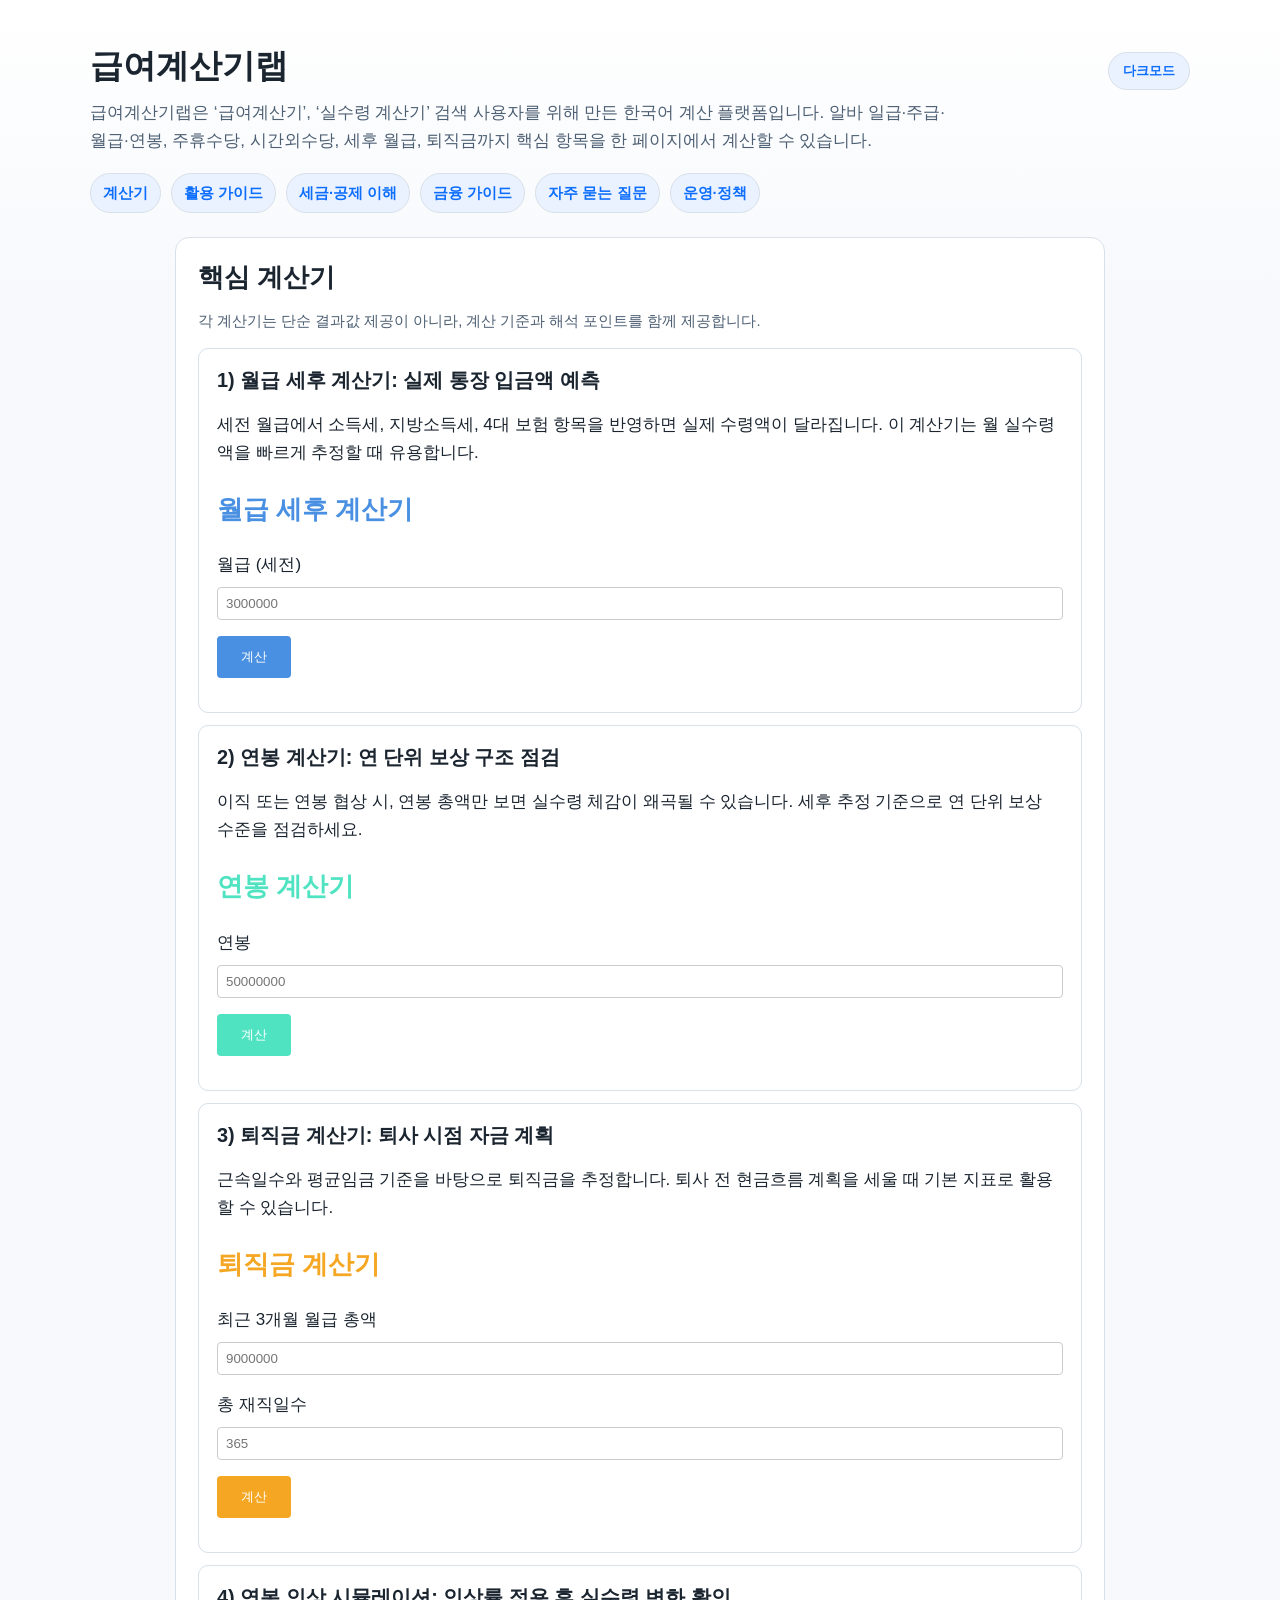
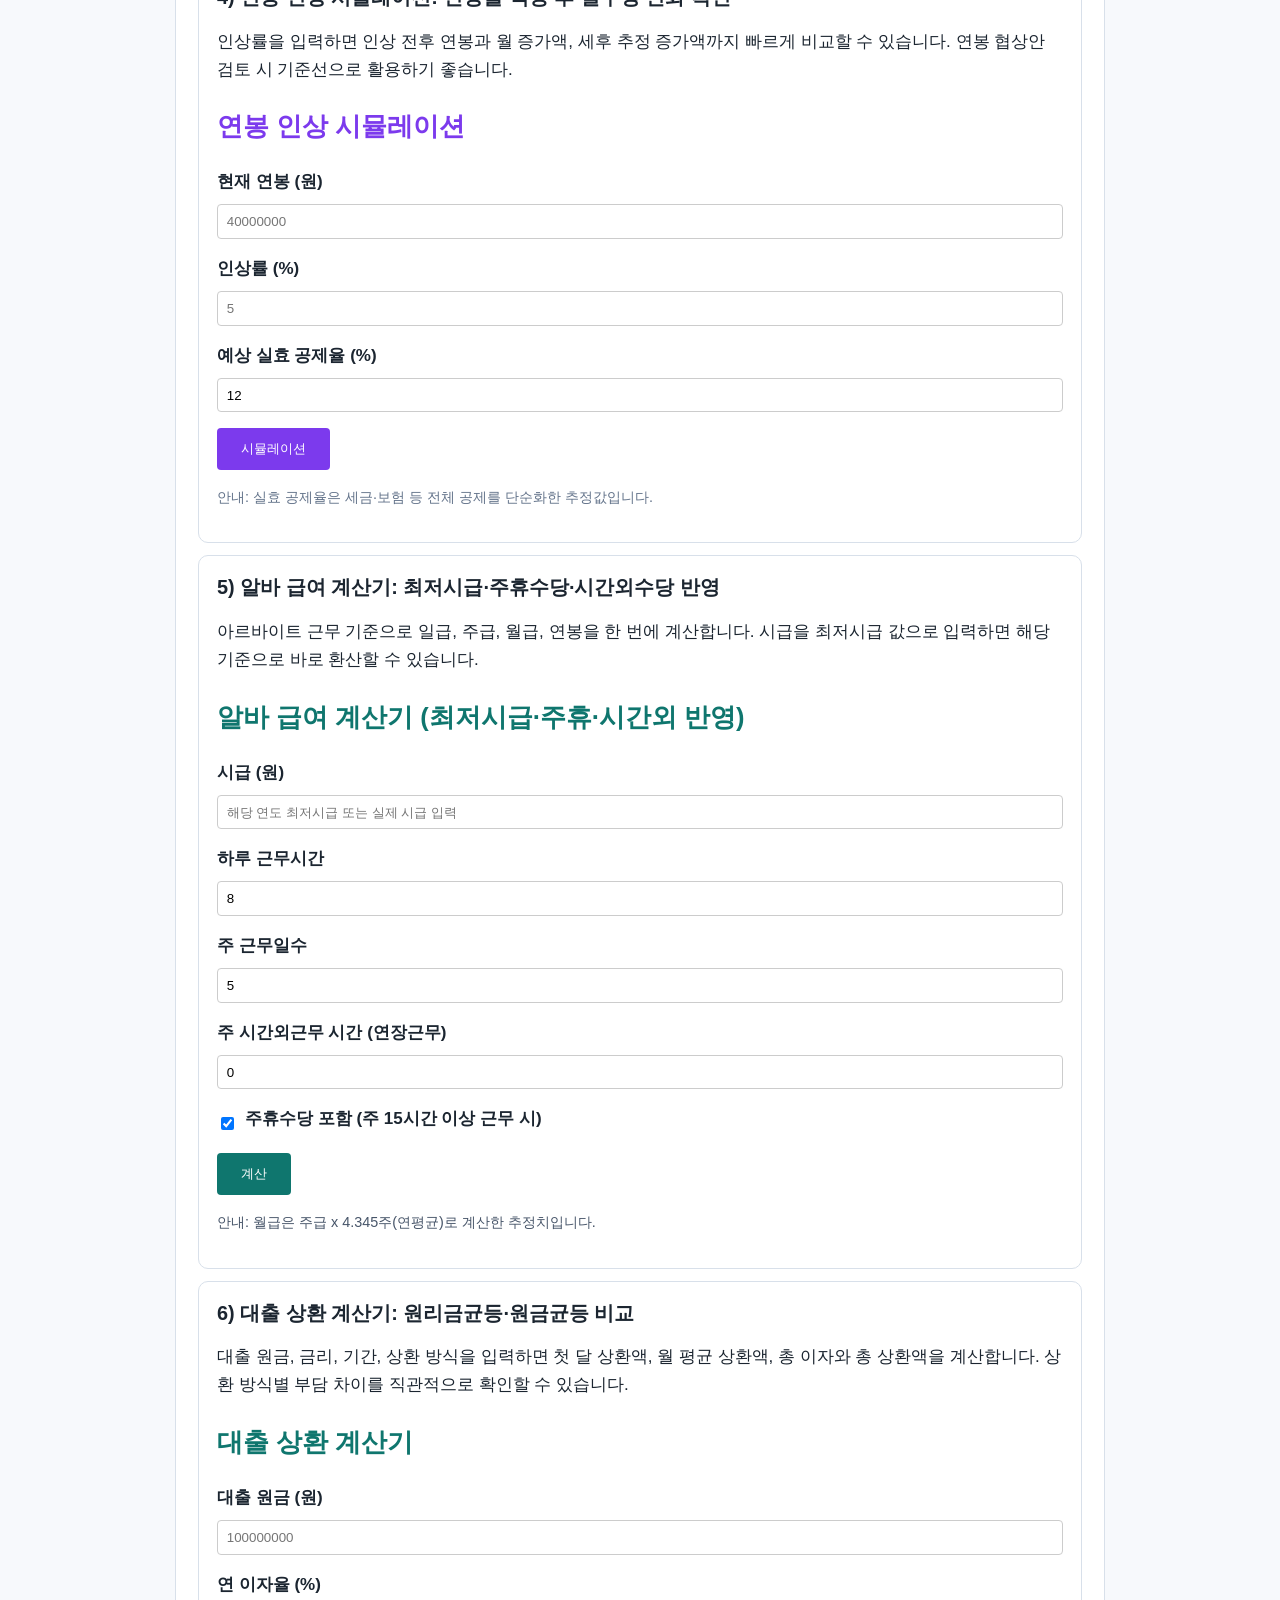
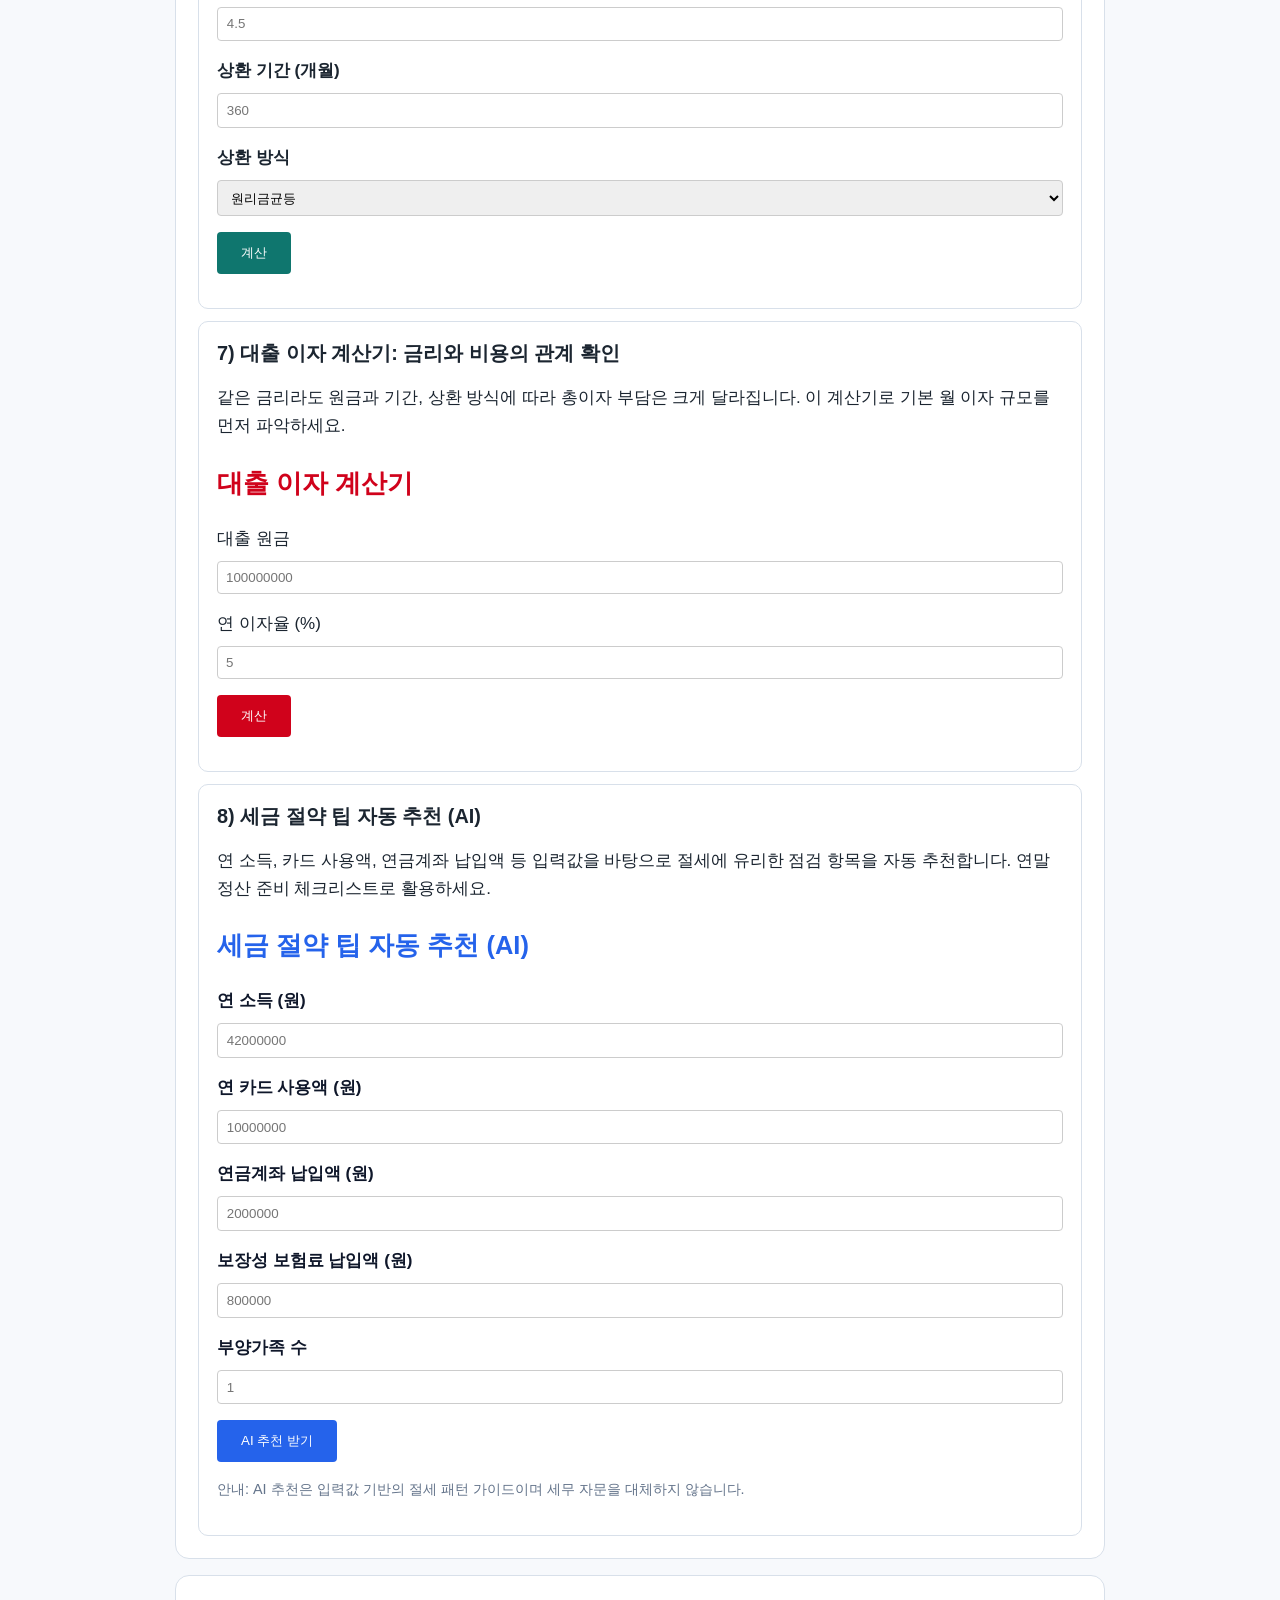
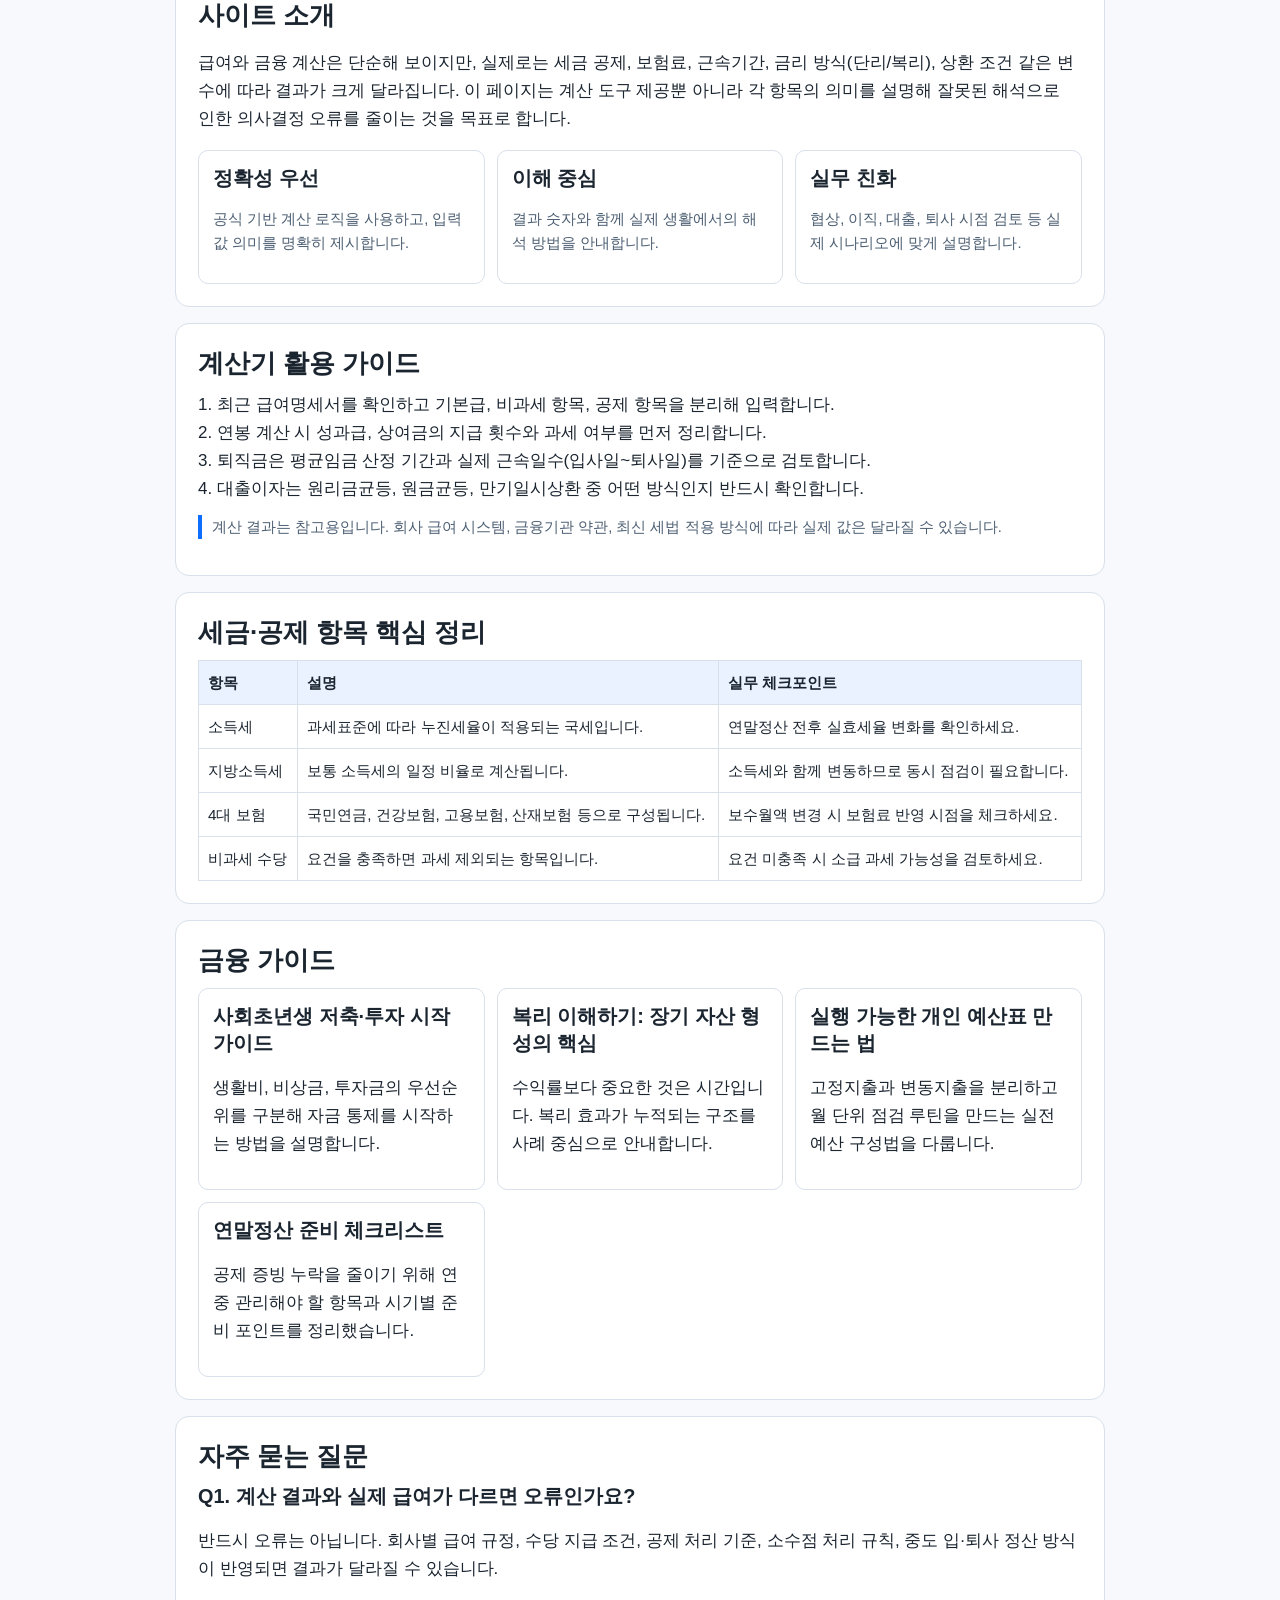
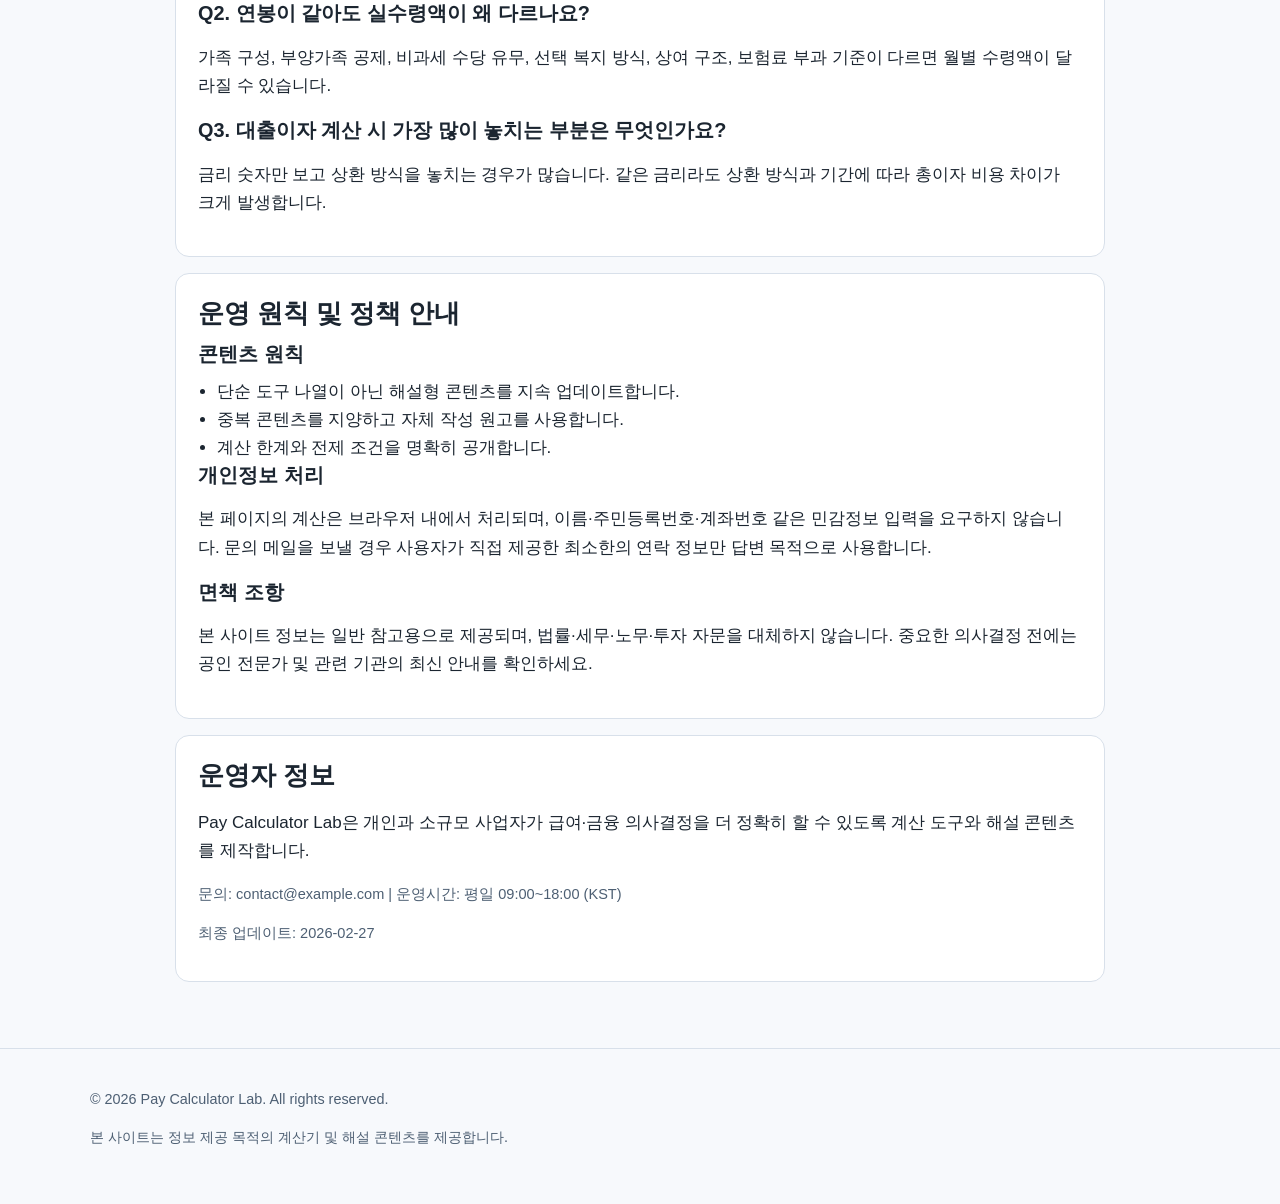
==== commit 1b22b372: "Reorder core calculators as requested" ====
--- a/index.html
+++ b/index.html
@@ -86,7 +86,43 @@
       <p class="small">각 계산기는 단순 결과값 제공이 아니라, 계산 기준과 해석 포인트를 함께 제공합니다.</p>
 
       <article class="calc-article">
-        <h3>1) 알바 급여 계산기: 최저시급·주휴수당·시간외수당 반영</h3>
+        <h3>1) 월급 세후 계산기: 실제 통장 입금액 예측</h3>
+        <p>
+          세전 월급에서 소득세, 지방소득세, 4대 보험 항목을 반영하면 실제 수령액이 달라집니다.
+          이 계산기는 월 실수령액을 빠르게 추정할 때 유용합니다.
+        </p>
+        <after-tax-calculator></after-tax-calculator>
+      </article>
+
+      <article class="calc-article">
+        <h3>2) 연봉 계산기: 연 단위 보상 구조 점검</h3>
+        <p>
+          이직 또는 연봉 협상 시, 연봉 총액만 보면 실수령 체감이 왜곡될 수 있습니다.
+          세후 추정 기준으로 연 단위 보상 수준을 점검하세요.
+        </p>
+        <annual-salary-calculator></annual-salary-calculator>
+      </article>
+
+      <article class="calc-article">
+        <h3>3) 퇴직금 계산기: 퇴사 시점 자금 계획</h3>
+        <p>
+          근속일수와 평균임금 기준을 바탕으로 퇴직금을 추정합니다.
+          퇴사 전 현금흐름 계획을 세울 때 기본 지표로 활용할 수 있습니다.
+        </p>
+        <severance-pay-calculator></severance-pay-calculator>
+      </article>
+
+      <article class="calc-article">
+        <h3>4) 연봉 인상 시뮬레이션: 인상률 적용 후 실수령 변화 확인</h3>
+        <p>
+          인상률을 입력하면 인상 전후 연봉과 월 증가액, 세후 추정 증가액까지 빠르게 비교할 수 있습니다.
+          연봉 협상안 검토 시 기준선으로 활용하기 좋습니다.
+        </p>
+        <salary-raise-simulator></salary-raise-simulator>
+      </article>
+
+      <article class="calc-article">
+        <h3>5) 알바 급여 계산기: 최저시급·주휴수당·시간외수당 반영</h3>
         <p>
           아르바이트 근무 기준으로 일급, 주급, 월급, 연봉을 한 번에 계산합니다.
           시급을 최저시급 값으로 입력하면 해당 기준으로 바로 환산할 수 있습니다.
@@ -95,16 +131,7 @@
       </article>
 
       <article class="calc-article">
-        <h3>2) 연봉 인상 시뮬레이션: 인상률 적용 후 실수령 변화 확인</h3>
-        <p>
-          인상률을 입력하면 인상 전후 연봉과 월 증가액, 세후 추정 증가액까지 빠르게 비교할 수 있습니다.
-          연봉 협상안 검토 시 기준선으로 활용하기 좋습니다.
-        </p>
-        <salary-raise-simulator></salary-raise-simulator>
-      </article>
-
-      <article class="calc-article">
-        <h3>3) 대출 상환 계산기: 원리금균등·원금균등 비교</h3>
+        <h3>6) 대출 상환 계산기: 원리금균등·원금균등 비교</h3>
         <p>
           대출 원금, 금리, 기간, 상환 방식을 입력하면 첫 달 상환액, 월 평균 상환액, 총 이자와 총 상환액을 계산합니다.
           상환 방식별 부담 차이를 직관적으로 확인할 수 있습니다.
@@ -113,48 +140,21 @@
       </article>
 
       <article class="calc-article">
-        <h3>4) 세금 절약 팁 자동 추천 (AI)</h3>
+        <h3>7) 대출 이자 계산기: 금리와 비용의 관계 확인</h3>
+        <p>
+          같은 금리라도 원금과 기간, 상환 방식에 따라 총이자 부담은 크게 달라집니다.
+          이 계산기로 기본 월 이자 규모를 먼저 파악하세요.
+        </p>
+        <loan-interest-calculator></loan-interest-calculator>
+      </article>
+
+      <article class="calc-article">
+        <h3>8) 세금 절약 팁 자동 추천 (AI)</h3>
         <p>
           연 소득, 카드 사용액, 연금계좌 납입액 등 입력값을 바탕으로 절세에 유리한 점검 항목을 자동 추천합니다.
           연말정산 준비 체크리스트로 활용하세요.
         </p>
         <tax-saving-tips-ai></tax-saving-tips-ai>
-      </article>
-
-      <article class="calc-article">
-        <h3>5) 월급 세후 계산기: 실제 통장 입금액 예측</h3>
-        <p>
-          세전 월급에서 소득세, 지방소득세, 4대 보험 항목을 반영하면 실제 수령액이 달라집니다.
-          이 계산기는 월 실수령액을 빠르게 추정할 때 유용합니다.
-        </p>
-        <after-tax-calculator></after-tax-calculator>
-      </article>
-
-      <article class="calc-article">
-        <h3>6) 연봉 계산기: 연 단위 보상 구조 점검</h3>
-        <p>
-          이직 또는 연봉 협상 시, 연봉 총액만 보면 실수령 체감이 왜곡될 수 있습니다.
-          세후 추정 기준으로 연 단위 보상 수준을 점검하세요.
-        </p>
-        <annual-salary-calculator></annual-salary-calculator>
-      </article>
-
-      <article class="calc-article">
-        <h3>7) 퇴직금 계산기: 퇴사 시점 자금 계획</h3>
-        <p>
-          근속일수와 평균임금 기준을 바탕으로 퇴직금을 추정합니다.
-          퇴사 전 현금흐름 계획을 세울 때 기본 지표로 활용할 수 있습니다.
-        </p>
-        <severance-pay-calculator></severance-pay-calculator>
-      </article>
-
-      <article class="calc-article">
-        <h3>8) 대출 이자 계산기: 금리와 비용의 관계 확인</h3>
-        <p>
-          같은 금리라도 원금과 기간, 상환 방식에 따라 총이자 부담은 크게 달라집니다.
-          이 계산기로 기본 월 이자 규모를 먼저 파악하세요.
-        </p>
-        <loan-interest-calculator></loan-interest-calculator>
       </article>
     </section>
 
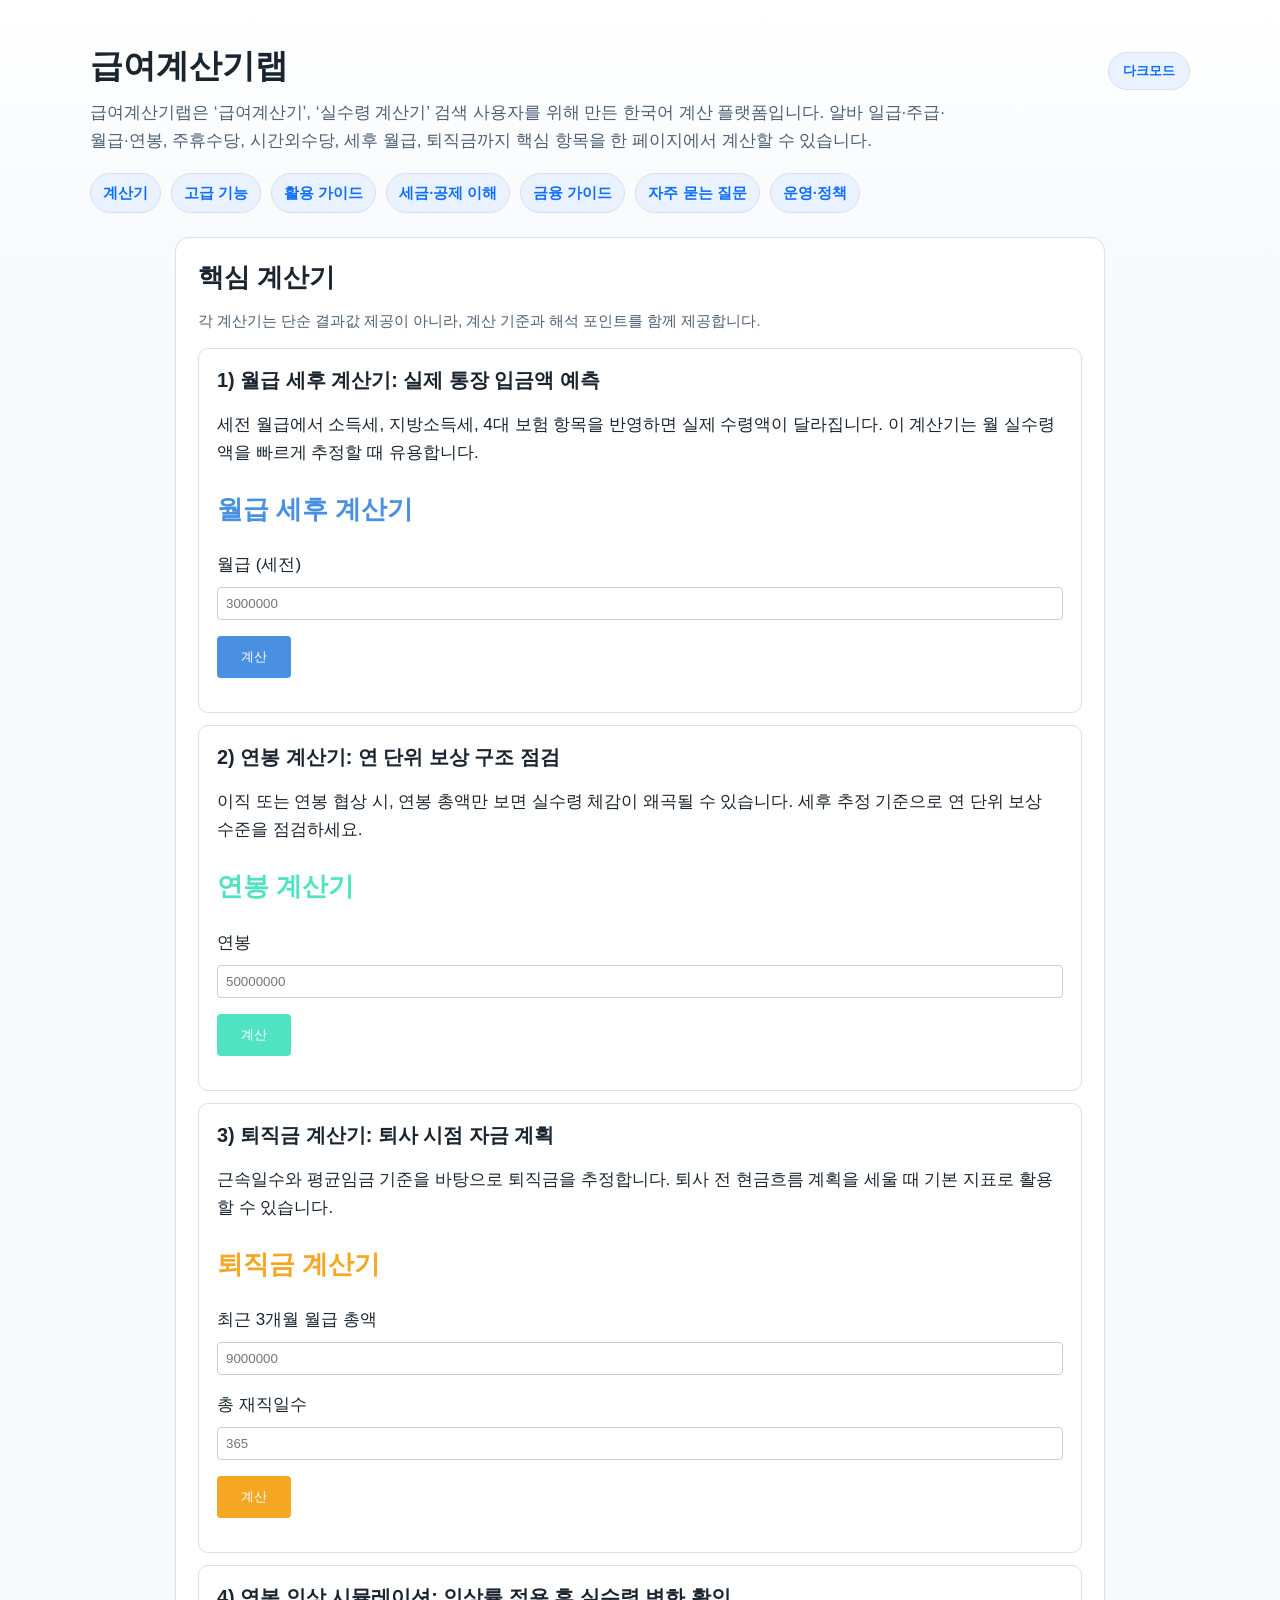
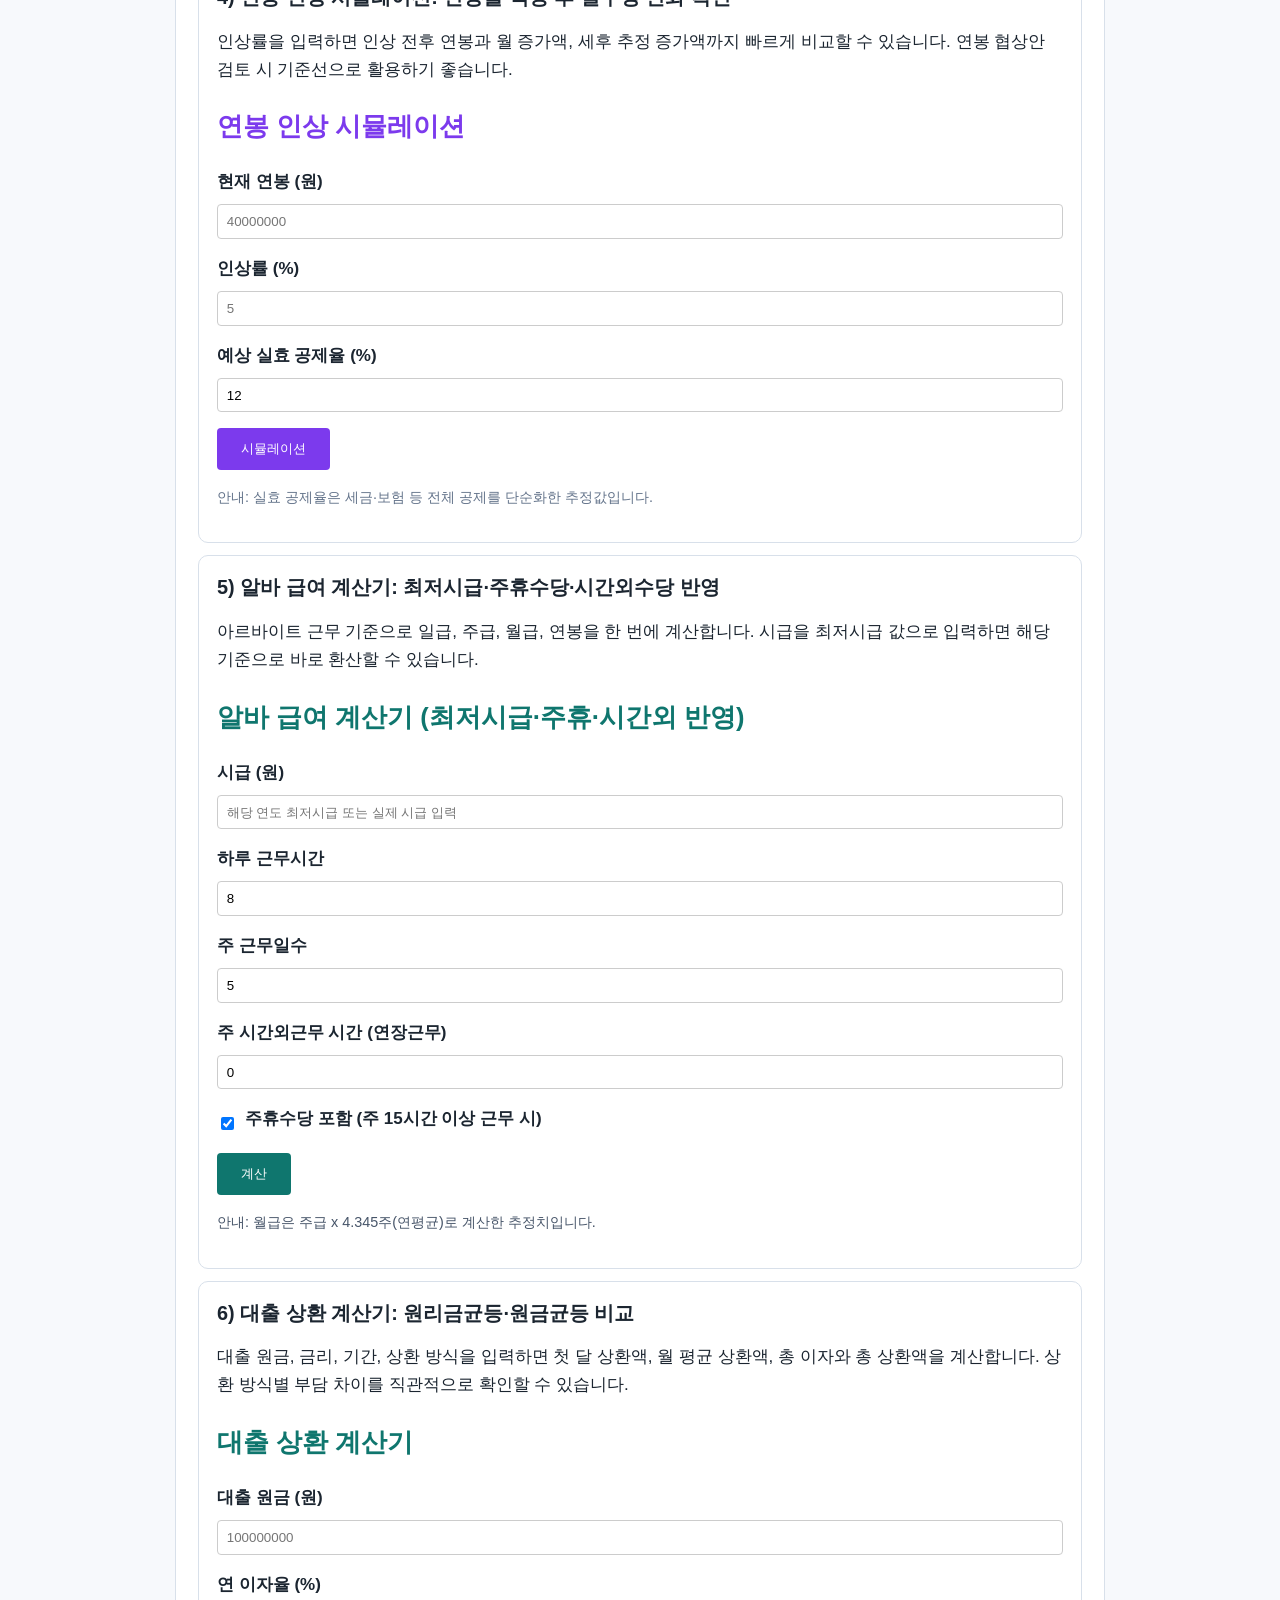
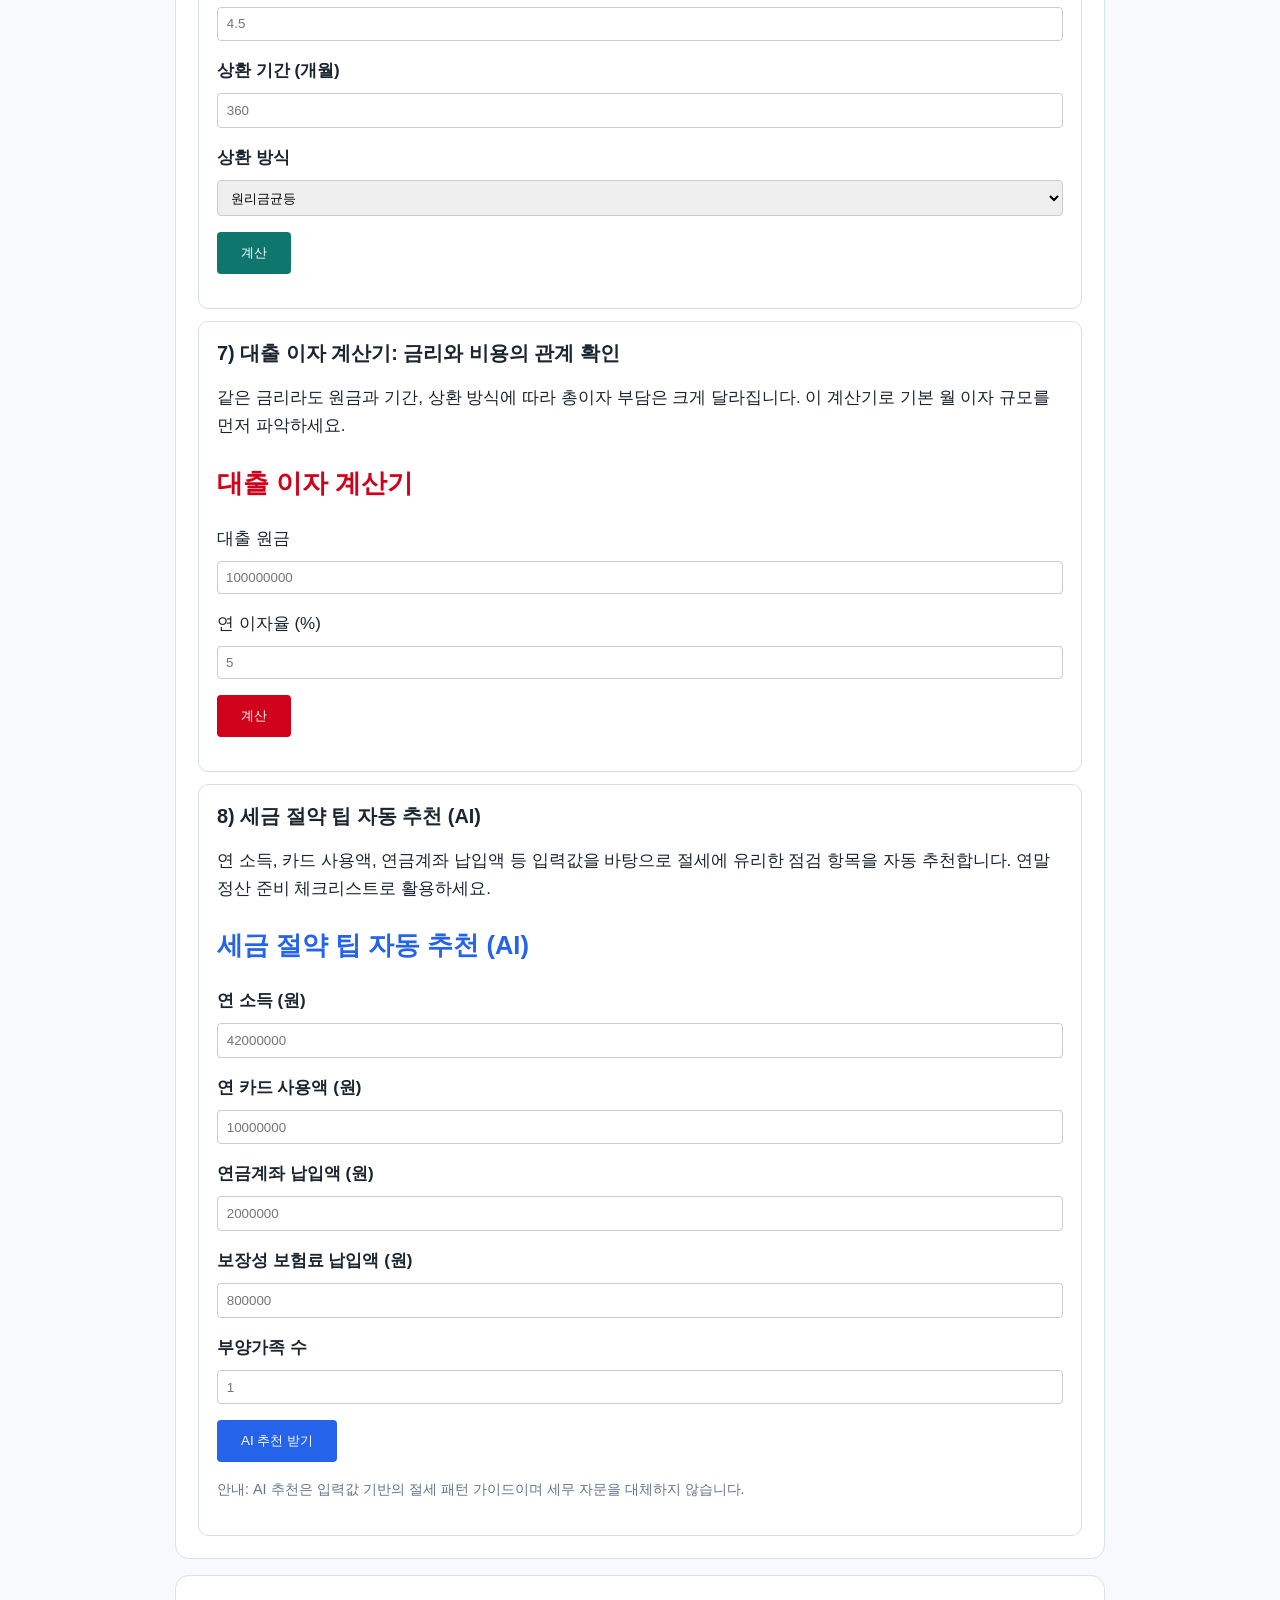
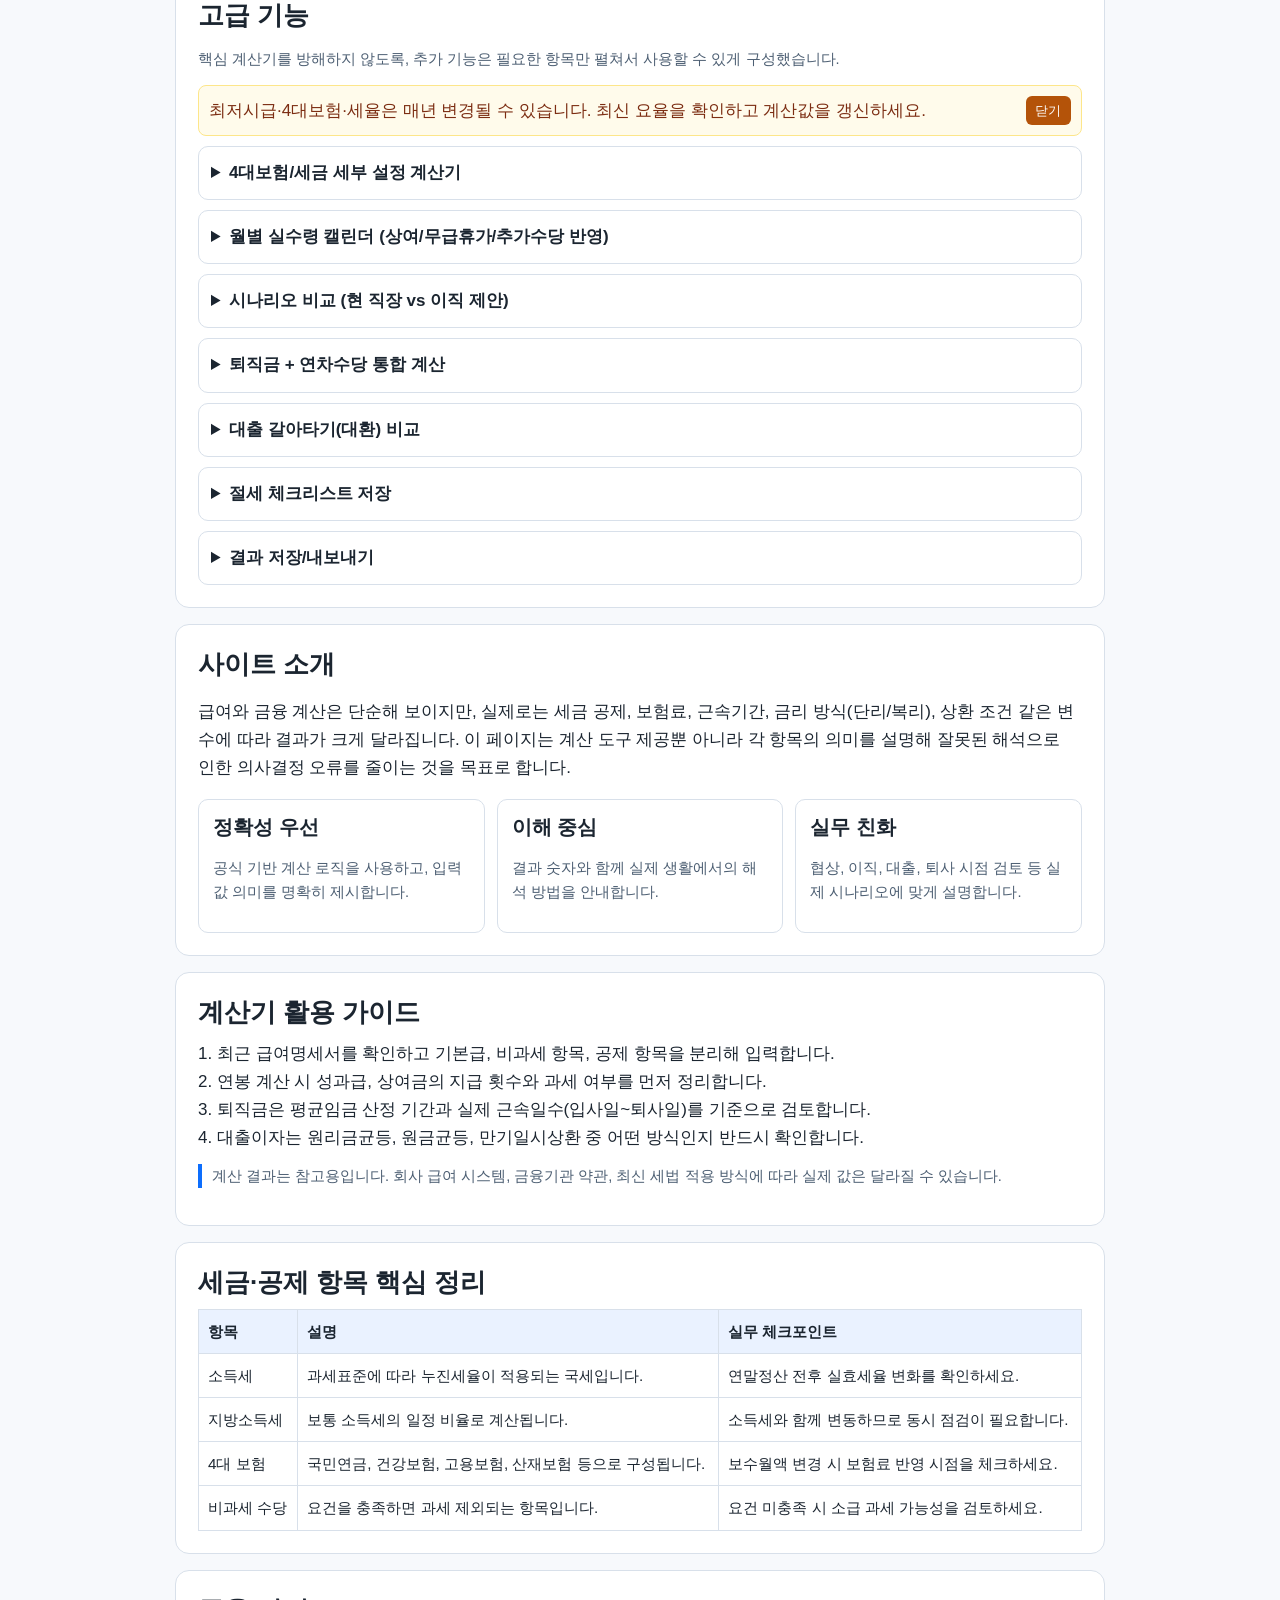
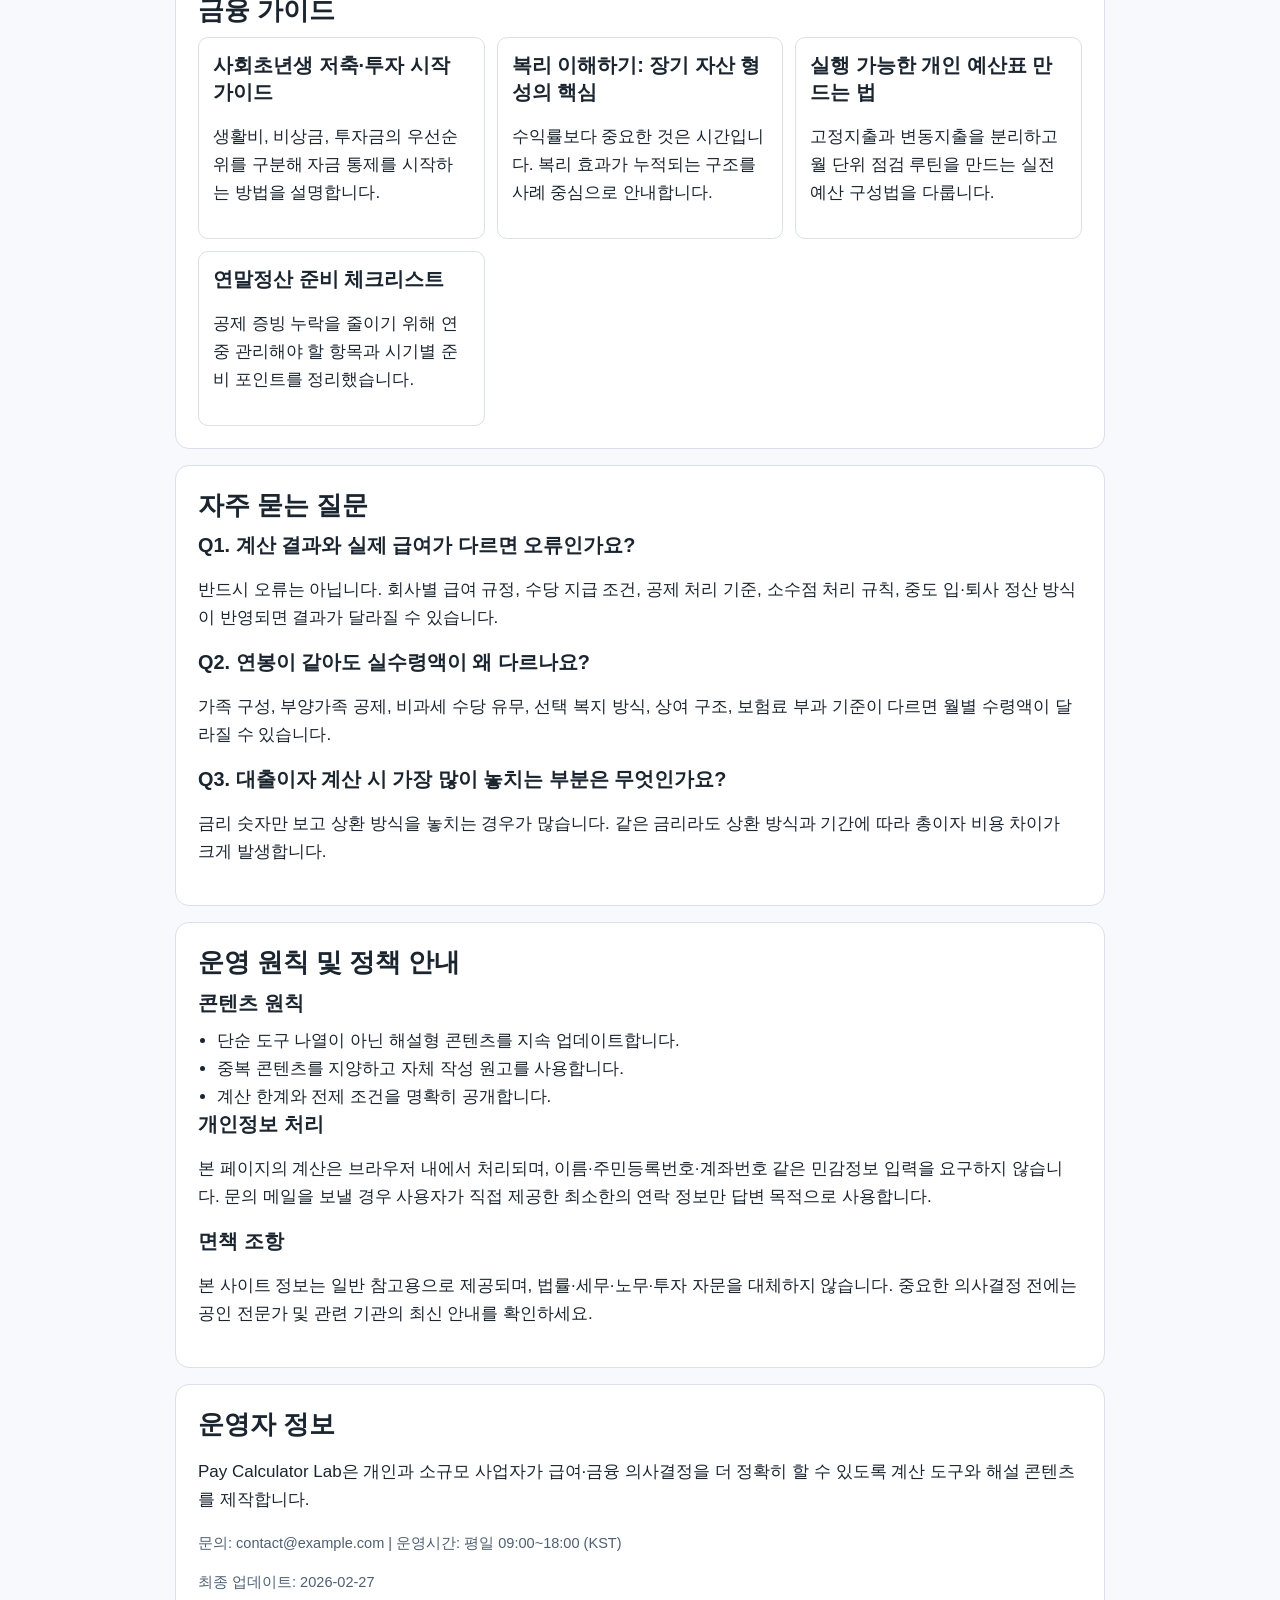
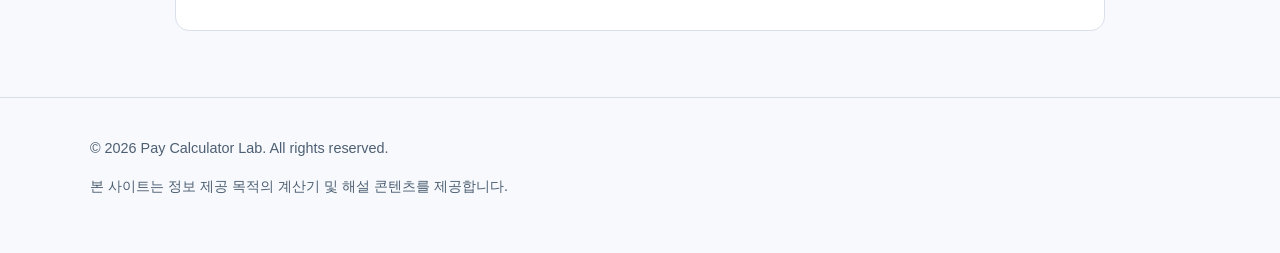
==== commit 3b152314: "Add advanced finance tools with clean collapsible layout" ====
--- a/index.html
+++ b/index.html
@@ -72,6 +72,7 @@
     </p>
     <nav aria-label="바로가기">
       <a href="#calculators">계산기</a>
+      <a href="#advanced-tools">고급 기능</a>
       <a href="#guide">활용 가이드</a>
       <a href="#tax">세금·공제 이해</a>
       <a href="#financial-guides">금융 가이드</a>
@@ -156,6 +157,47 @@
         </p>
         <tax-saving-tips-ai></tax-saving-tips-ai>
       </article>
+    </section>
+
+    <section id="advanced-tools">
+      <h2>고급 기능</h2>
+      <p class="small">핵심 계산기를 방해하지 않도록, 추가 기능은 필요한 항목만 펼쳐서 사용할 수 있게 구성했습니다.</p>
+      <regulation-update-banner></regulation-update-banner>
+
+      <details class="tool-box">
+        <summary>4대보험/세금 세부 설정 계산기</summary>
+        <detailed-salary-calculator></detailed-salary-calculator>
+      </details>
+
+      <details class="tool-box">
+        <summary>월별 실수령 캘린더 (상여/무급휴가/추가수당 반영)</summary>
+        <monthly-takehome-calendar></monthly-takehome-calendar>
+      </details>
+
+      <details class="tool-box">
+        <summary>시나리오 비교 (현 직장 vs 이직 제안)</summary>
+        <job-offer-comparator></job-offer-comparator>
+      </details>
+
+      <details class="tool-box">
+        <summary>퇴직금 + 연차수당 통합 계산</summary>
+        <exit-package-calculator></exit-package-calculator>
+      </details>
+
+      <details class="tool-box">
+        <summary>대출 갈아타기(대환) 비교</summary>
+        <refinance-comparator></refinance-comparator>
+      </details>
+
+      <details class="tool-box">
+        <summary>절세 체크리스트 저장</summary>
+        <tax-checklist-manager></tax-checklist-manager>
+      </details>
+
+      <details class="tool-box">
+        <summary>결과 저장/내보내기</summary>
+        <result-export-tool></result-export-tool>
+      </details>
     </section>
 
     <section id="intro">
--- a/style.css
+++ b/style.css
@@ -134,6 +134,19 @@
   background: var(--card);
 }
 
+.tool-box {
+  border: 1px solid var(--line);
+  border-radius: 10px;
+  padding: 12px;
+  margin-top: 10px;
+  background: var(--card);
+}
+
+.tool-box summary {
+  cursor: pointer;
+  font-weight: 700;
+}
+
 ul,
 ol {
   margin: 10px 0 0;
@@ -184,7 +197,15 @@
 tax-saving-tips-ai,
 annual-salary-calculator,
 severance-pay-calculator,
-loan-interest-calculator {
+loan-interest-calculator,
+detailed-salary-calculator,
+monthly-takehome-calendar,
+job-offer-comparator,
+exit-package-calculator,
+refinance-comparator,
+tax-checklist-manager,
+result-export-tool,
+regulation-update-banner {
   display: block;
   margin-top: 10px;
 }
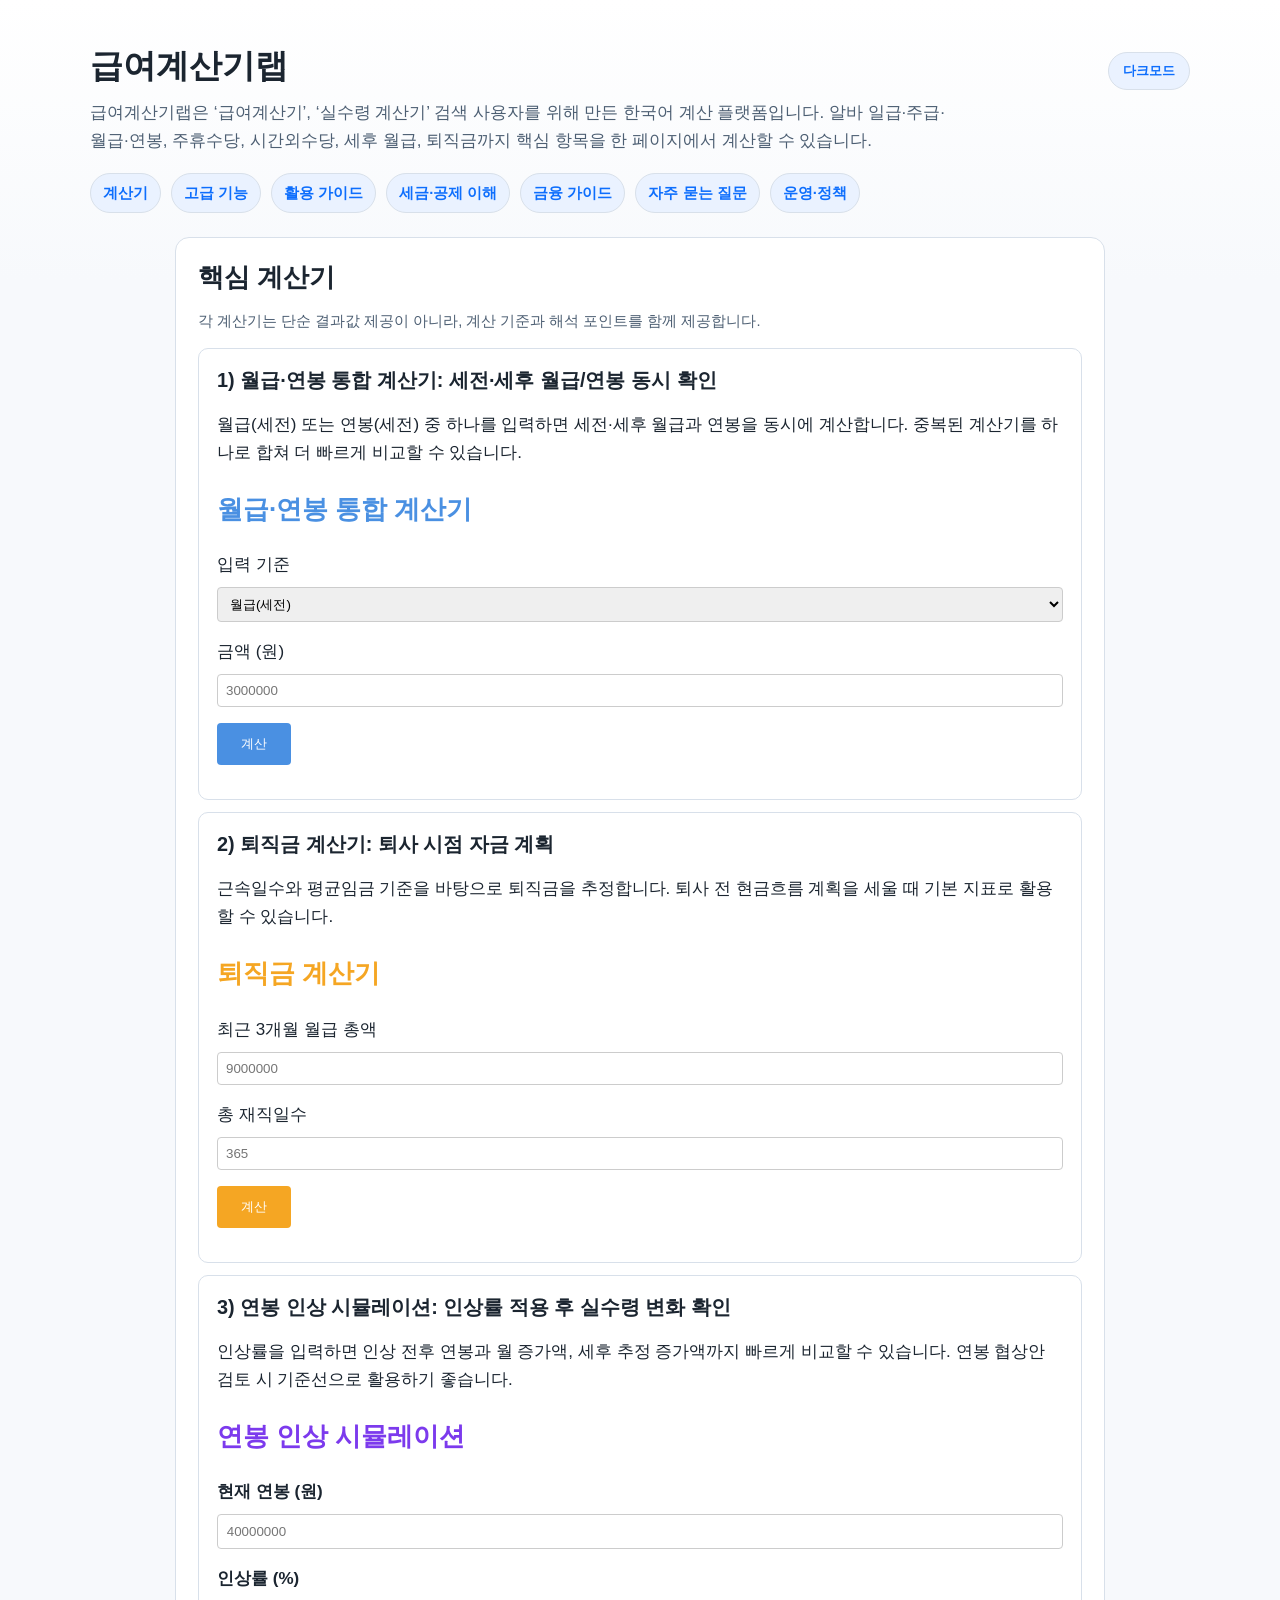
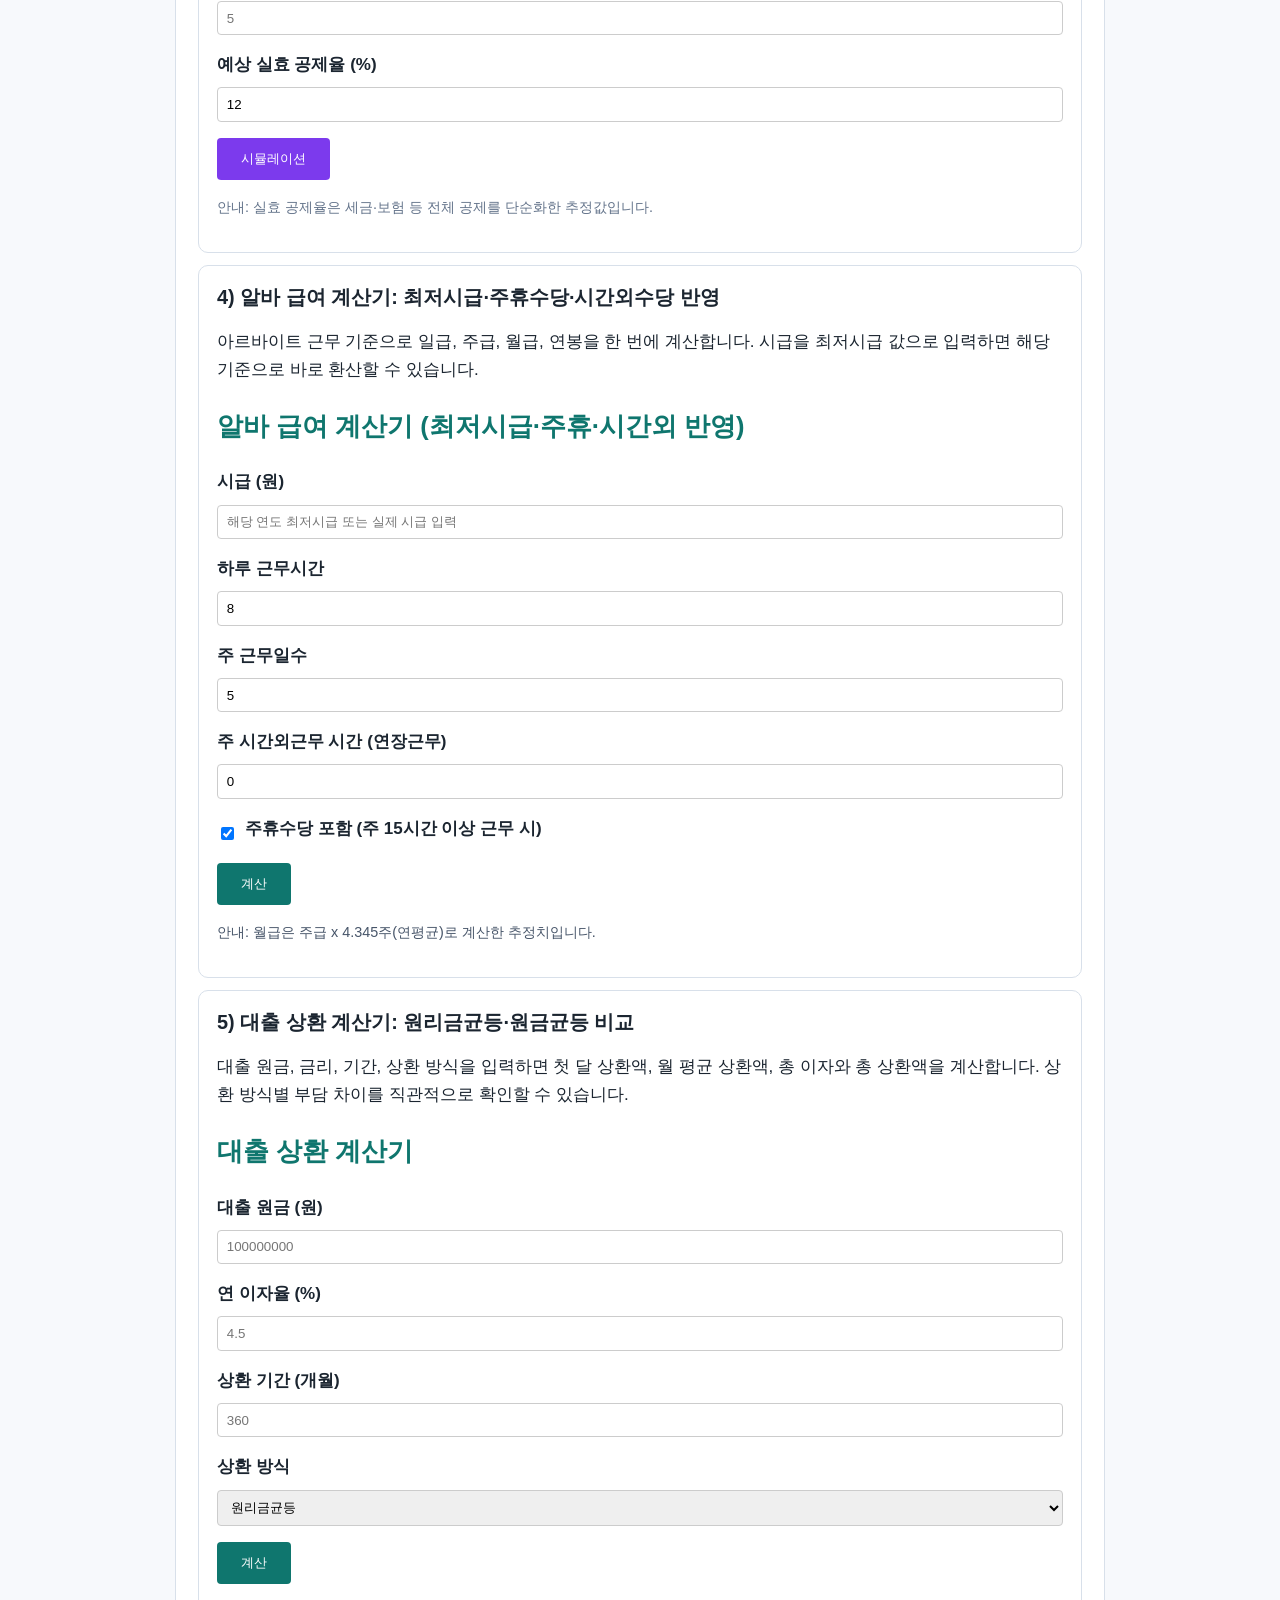
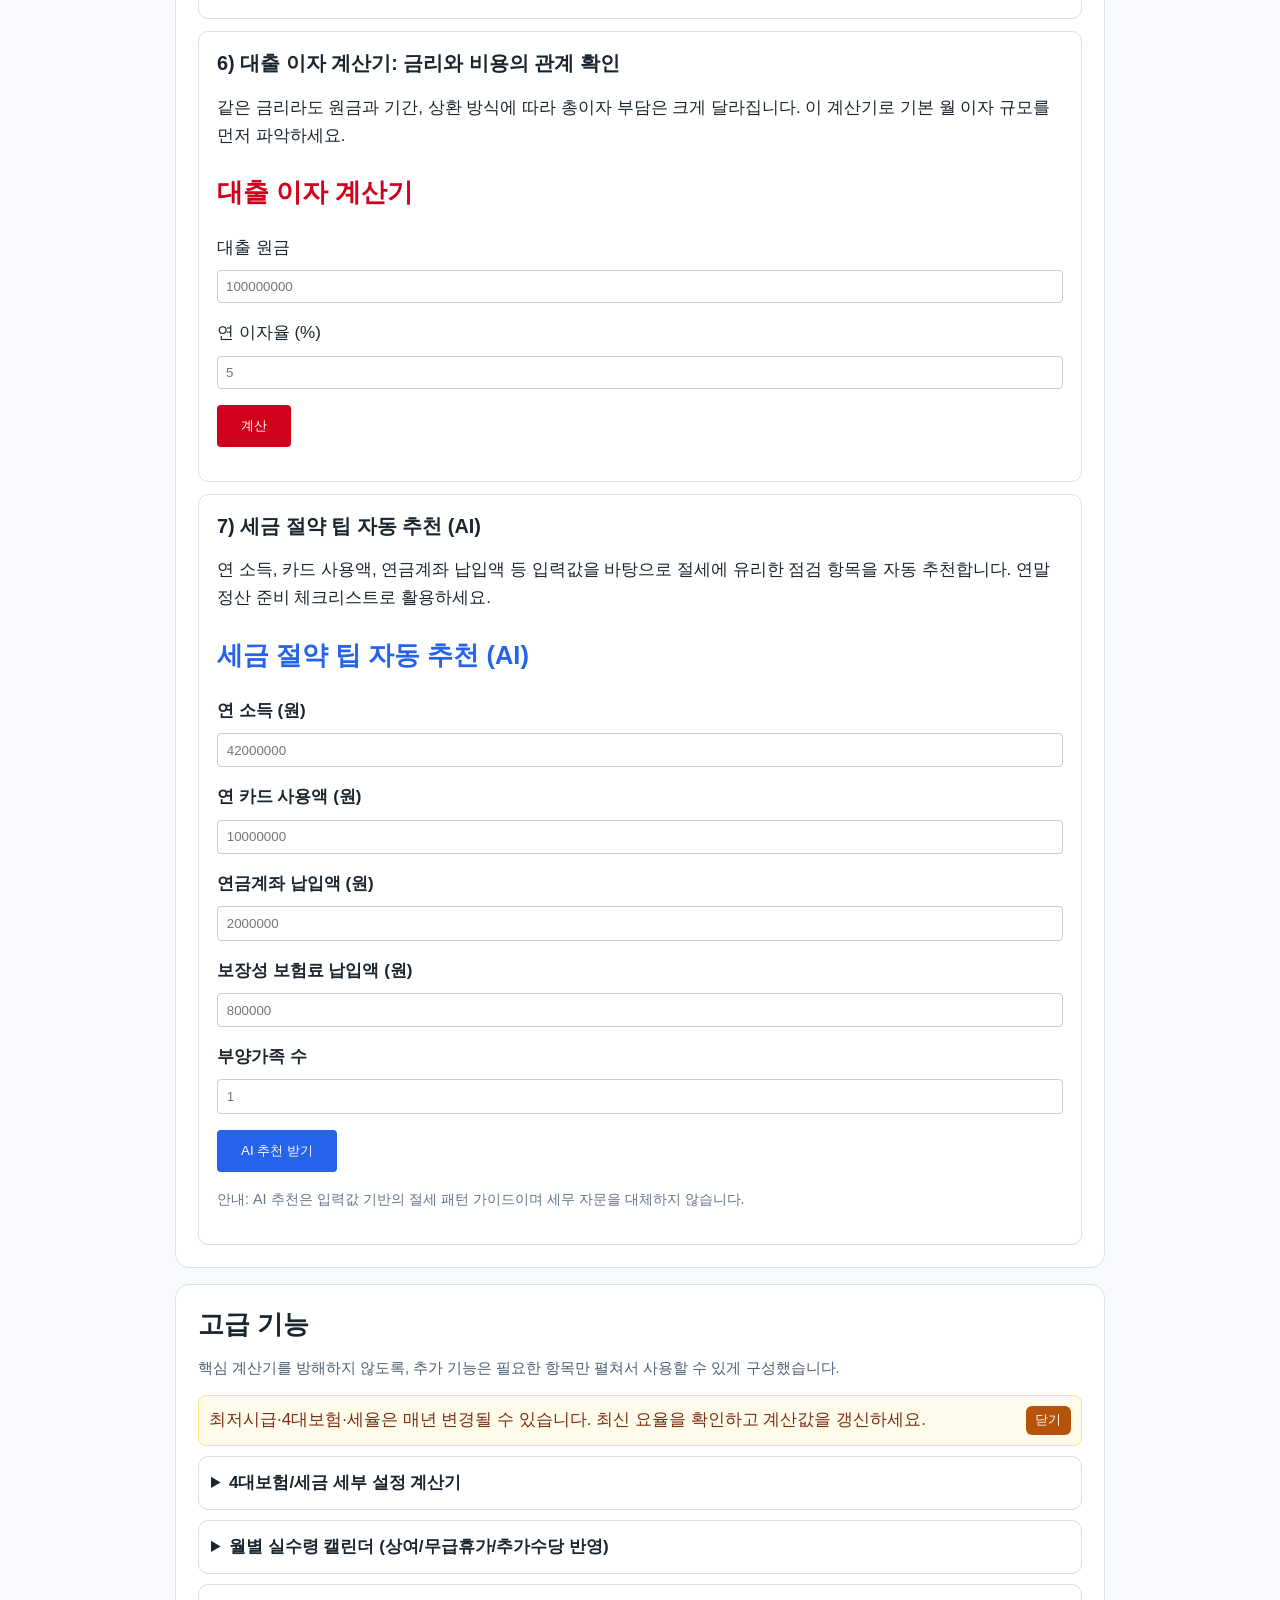
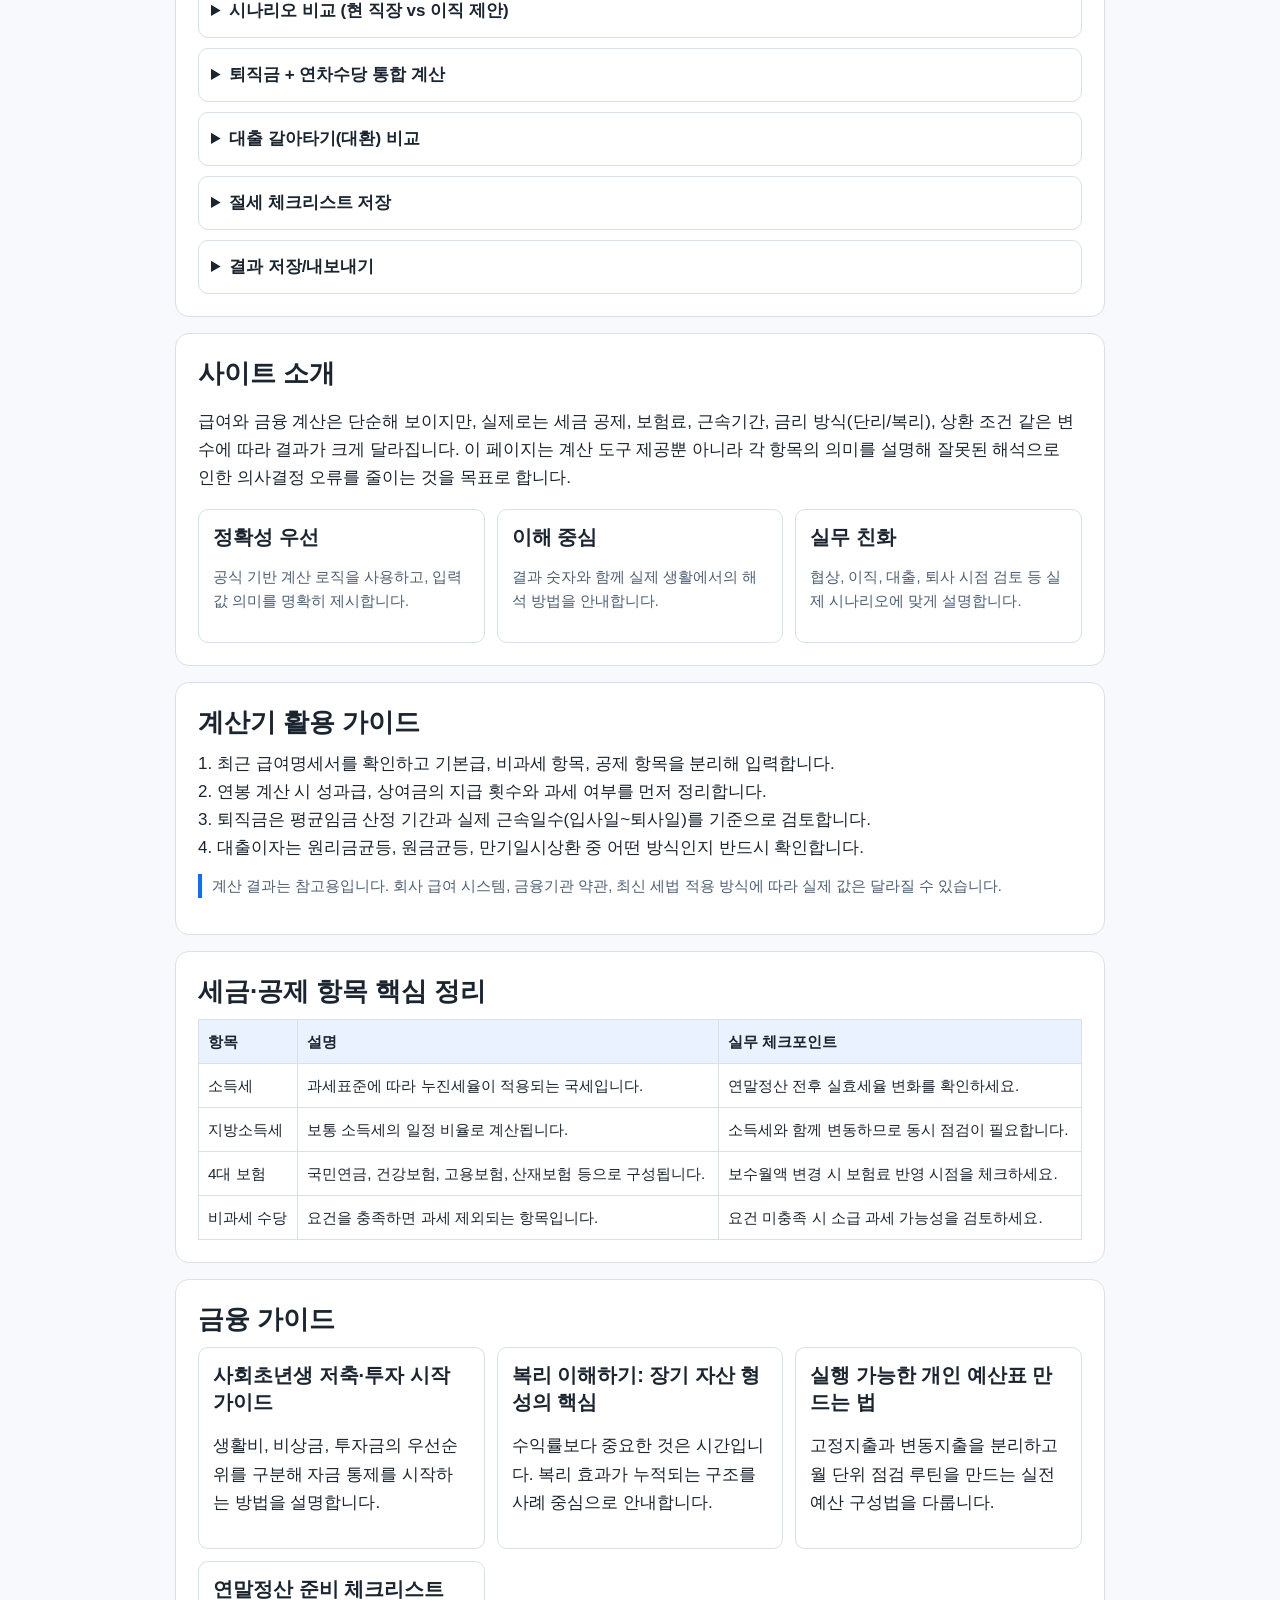
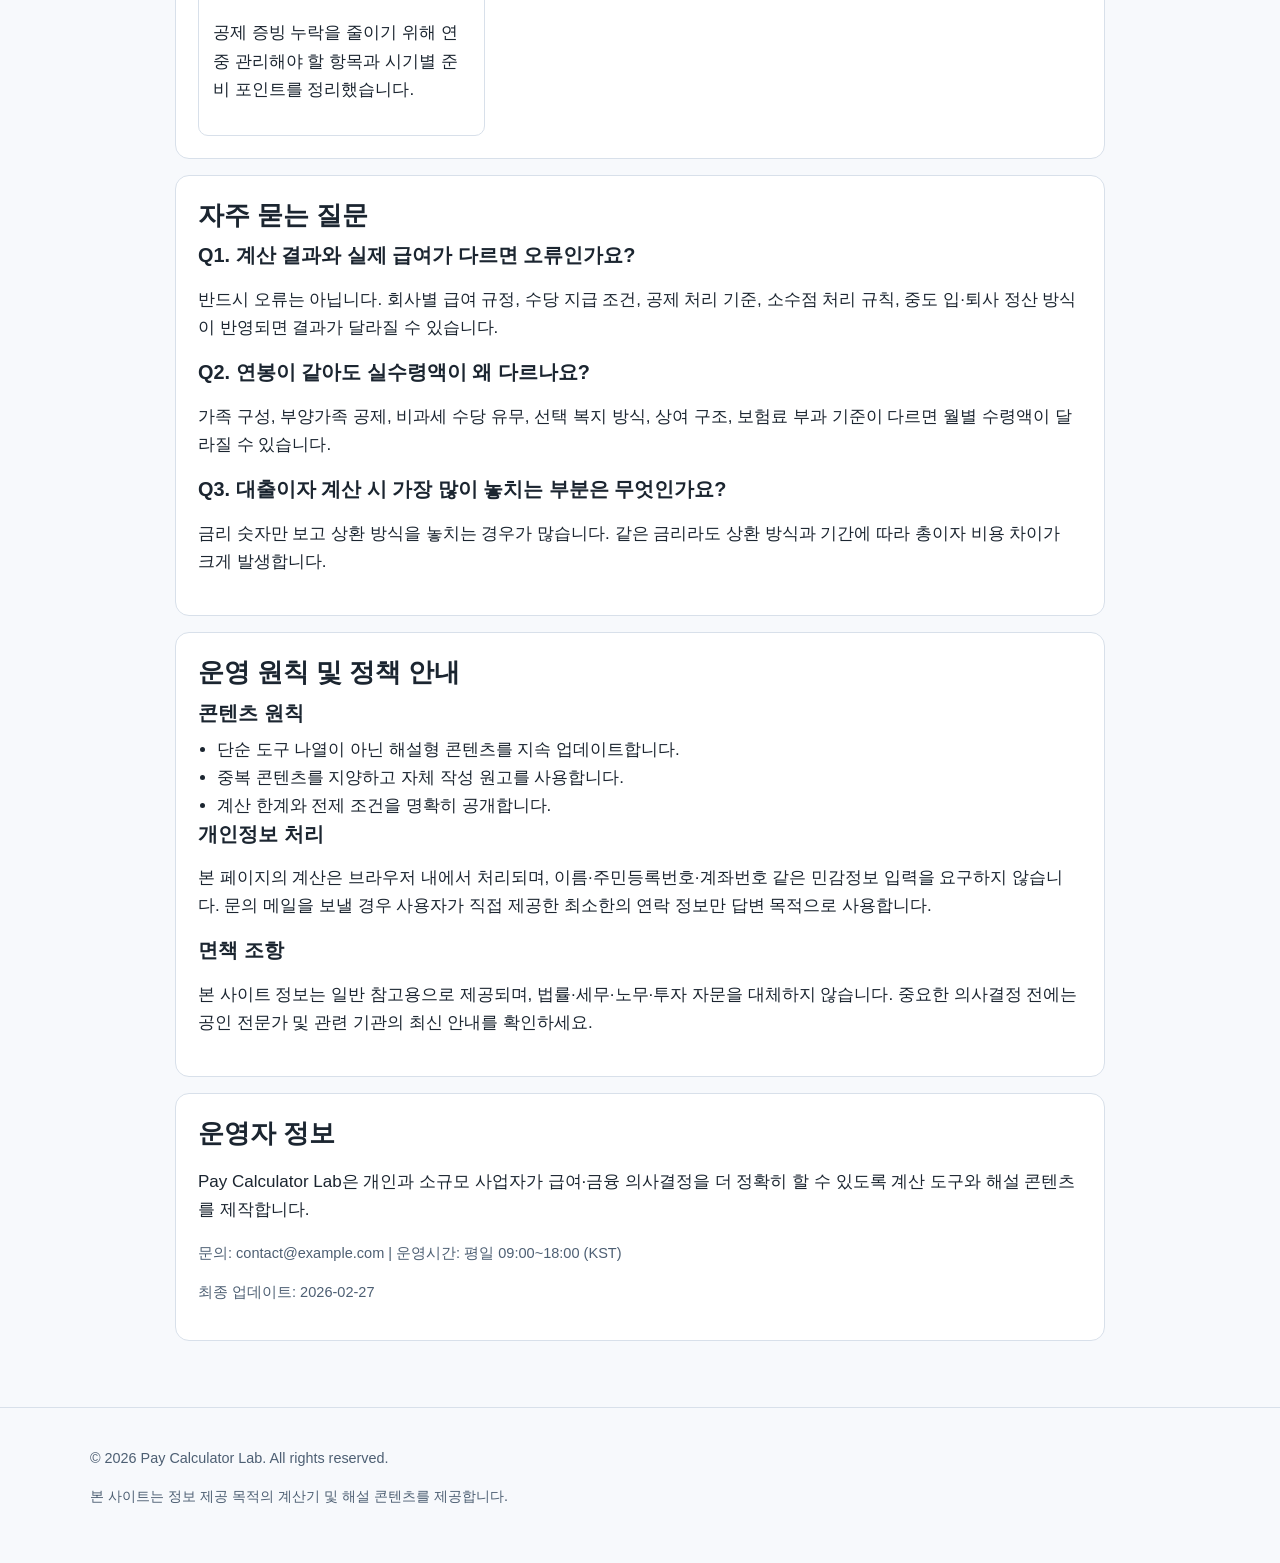
==== commit 28f6ea85: "Merge monthly and annual salary calculators into one" ====
--- a/index.html
+++ b/index.html
@@ -87,25 +87,16 @@
       <p class="small">각 계산기는 단순 결과값 제공이 아니라, 계산 기준과 해석 포인트를 함께 제공합니다.</p>
 
       <article class="calc-article">
-        <h3>1) 월급 세후 계산기: 실제 통장 입금액 예측</h3>
-        <p>
-          세전 월급에서 소득세, 지방소득세, 4대 보험 항목을 반영하면 실제 수령액이 달라집니다.
-          이 계산기는 월 실수령액을 빠르게 추정할 때 유용합니다.
+        <h3>1) 월급·연봉 통합 계산기: 세전·세후 월급/연봉 동시 확인</h3>
+        <p>
+          월급(세전) 또는 연봉(세전) 중 하나를 입력하면 세전·세후 월급과 연봉을 동시에 계산합니다.
+          중복된 계산기를 하나로 합쳐 더 빠르게 비교할 수 있습니다.
         </p>
         <after-tax-calculator></after-tax-calculator>
       </article>
 
       <article class="calc-article">
-        <h3>2) 연봉 계산기: 연 단위 보상 구조 점검</h3>
-        <p>
-          이직 또는 연봉 협상 시, 연봉 총액만 보면 실수령 체감이 왜곡될 수 있습니다.
-          세후 추정 기준으로 연 단위 보상 수준을 점검하세요.
-        </p>
-        <annual-salary-calculator></annual-salary-calculator>
-      </article>
-
-      <article class="calc-article">
-        <h3>3) 퇴직금 계산기: 퇴사 시점 자금 계획</h3>
+        <h3>2) 퇴직금 계산기: 퇴사 시점 자금 계획</h3>
         <p>
           근속일수와 평균임금 기준을 바탕으로 퇴직금을 추정합니다.
           퇴사 전 현금흐름 계획을 세울 때 기본 지표로 활용할 수 있습니다.
@@ -114,7 +105,7 @@
       </article>
 
       <article class="calc-article">
-        <h3>4) 연봉 인상 시뮬레이션: 인상률 적용 후 실수령 변화 확인</h3>
+        <h3>3) 연봉 인상 시뮬레이션: 인상률 적용 후 실수령 변화 확인</h3>
         <p>
           인상률을 입력하면 인상 전후 연봉과 월 증가액, 세후 추정 증가액까지 빠르게 비교할 수 있습니다.
           연봉 협상안 검토 시 기준선으로 활용하기 좋습니다.
@@ -123,7 +114,7 @@
       </article>
 
       <article class="calc-article">
-        <h3>5) 알바 급여 계산기: 최저시급·주휴수당·시간외수당 반영</h3>
+        <h3>4) 알바 급여 계산기: 최저시급·주휴수당·시간외수당 반영</h3>
         <p>
           아르바이트 근무 기준으로 일급, 주급, 월급, 연봉을 한 번에 계산합니다.
           시급을 최저시급 값으로 입력하면 해당 기준으로 바로 환산할 수 있습니다.
@@ -132,7 +123,7 @@
       </article>
 
       <article class="calc-article">
-        <h3>6) 대출 상환 계산기: 원리금균등·원금균등 비교</h3>
+        <h3>5) 대출 상환 계산기: 원리금균등·원금균등 비교</h3>
         <p>
           대출 원금, 금리, 기간, 상환 방식을 입력하면 첫 달 상환액, 월 평균 상환액, 총 이자와 총 상환액을 계산합니다.
           상환 방식별 부담 차이를 직관적으로 확인할 수 있습니다.
@@ -141,7 +132,7 @@
       </article>
 
       <article class="calc-article">
-        <h3>7) 대출 이자 계산기: 금리와 비용의 관계 확인</h3>
+        <h3>6) 대출 이자 계산기: 금리와 비용의 관계 확인</h3>
         <p>
           같은 금리라도 원금과 기간, 상환 방식에 따라 총이자 부담은 크게 달라집니다.
           이 계산기로 기본 월 이자 규모를 먼저 파악하세요.
@@ -150,7 +141,7 @@
       </article>
 
       <article class="calc-article">
-        <h3>8) 세금 절약 팁 자동 추천 (AI)</h3>
+        <h3>7) 세금 절약 팁 자동 추천 (AI)</h3>
         <p>
           연 소득, 카드 사용액, 연금계좌 납입액 등 입력값을 바탕으로 절세에 유리한 점검 항목을 자동 추천합니다.
           연말정산 준비 체크리스트로 활용하세요.
